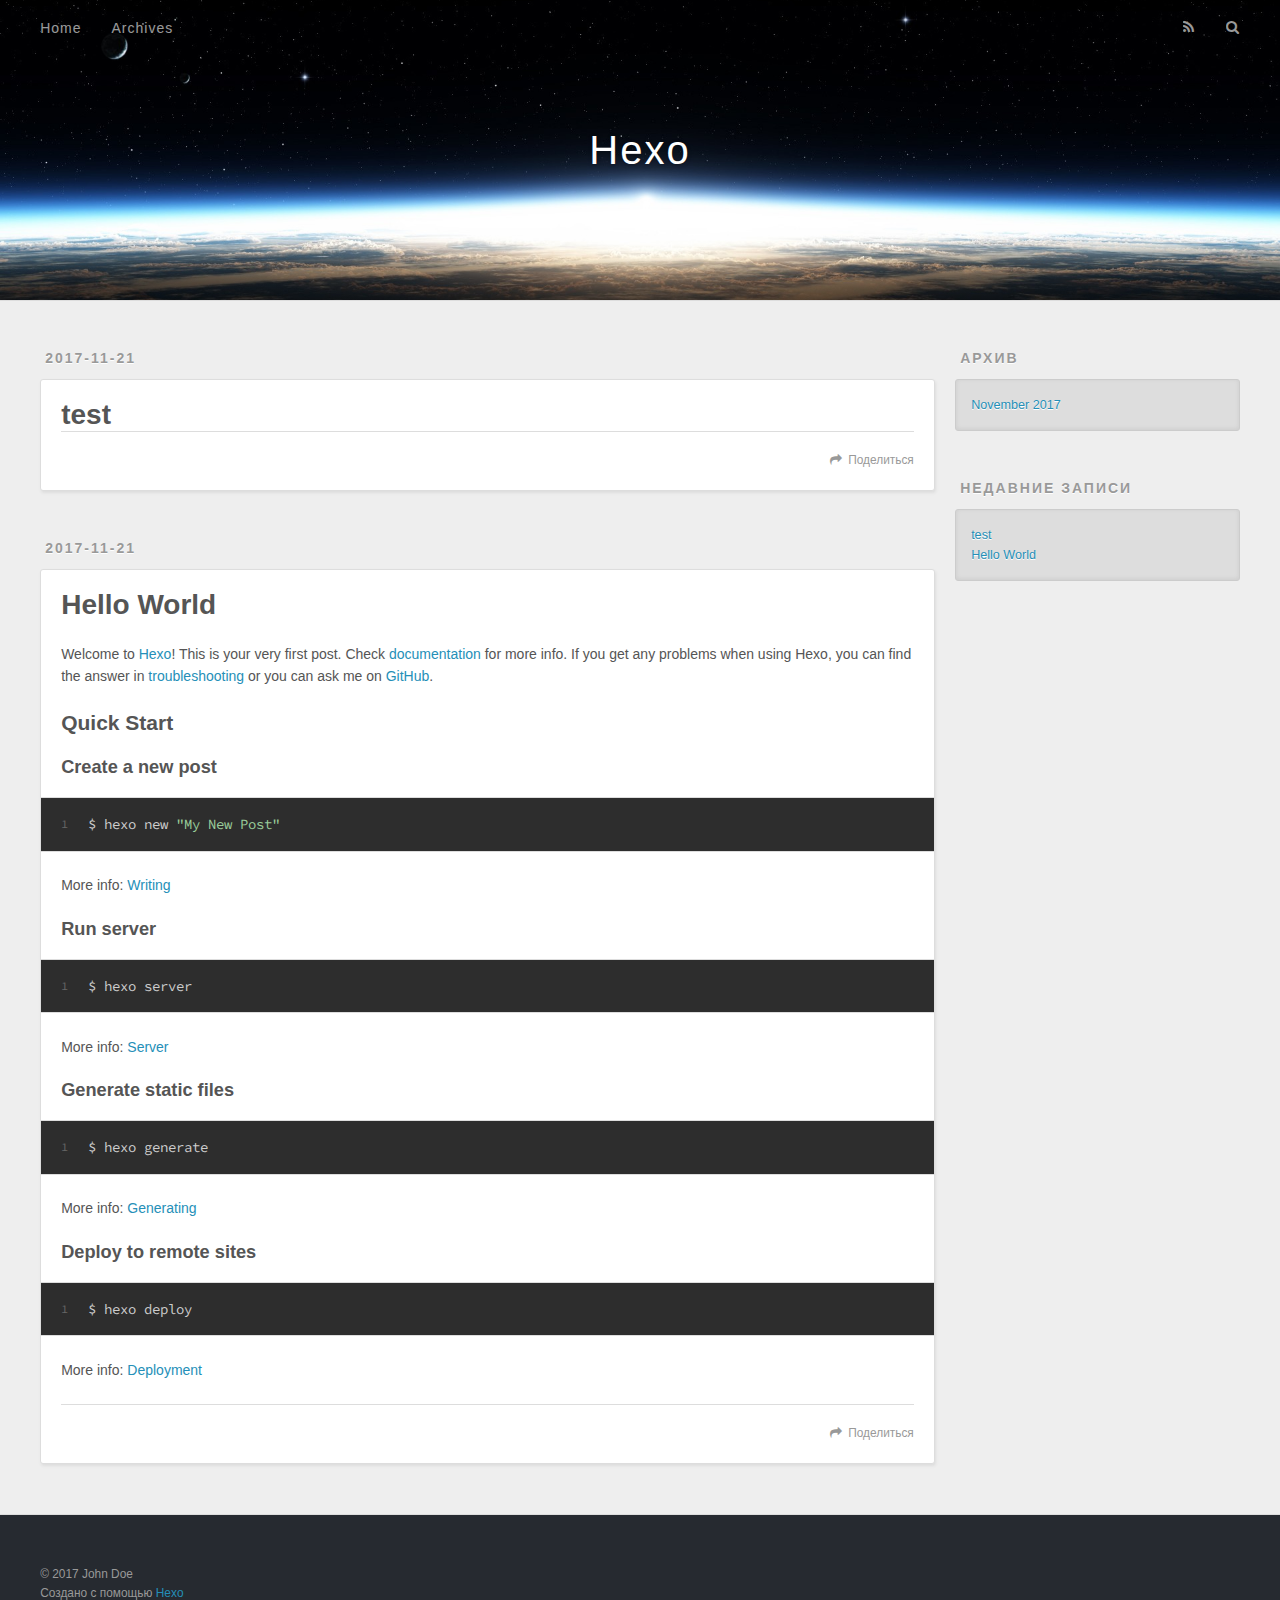
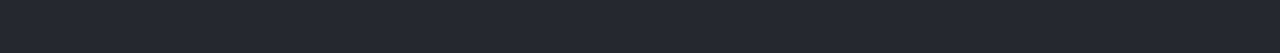
==== index.html @ ac144fc3 "Site updated: 2017-11-21 11:52:48" ====
<!DOCTYPE html>
<html>
<head>
  <meta charset="utf-8">
  
  <title>Hexo</title>
  <meta name="viewport" content="width=device-width, initial-scale=1, maximum-scale=1">
  <meta property="og:type" content="website">
<meta property="og:title" content="Hexo">
<meta property="og:url" content="http://yoursite.com/index.html">
<meta property="og:site_name" content="Hexo">
<meta name="twitter:card" content="summary">
<meta name="twitter:title" content="Hexo">
  
    <link rel="alternate" href="/atom.xml" title="Hexo" type="application/atom+xml">
  
  
    <link rel="icon" href="/favicon.png">
  
  
    <link href="//fonts.googleapis.com/css?family=Source+Code+Pro" rel="stylesheet" type="text/css">
  
  <link rel="stylesheet" href="/css/style.css">
  

</head>

<body>
  <div id="container">
    <div id="wrap">
      <header id="header">
  <div id="banner"></div>
  <div id="header-outer" class="outer">
    <div id="header-title" class="inner">
      <h1 id="logo-wrap">
        <a href="/" id="logo">Hexo</a>
      </h1>
      
    </div>
    <div id="header-inner" class="inner">
      <nav id="main-nav">
        <a id="main-nav-toggle" class="nav-icon"></a>
        
          <a class="main-nav-link" href="/">Home</a>
        
          <a class="main-nav-link" href="/archives">Archives</a>
        
      </nav>
      <nav id="sub-nav">
        
          <a id="nav-rss-link" class="nav-icon" href="/atom.xml" title="RSS-каналы"></a>
        
        <a id="nav-search-btn" class="nav-icon" title="Поиск"></a>
      </nav>
      <div id="search-form-wrap">
        <form action="//google.com/search" method="get" accept-charset="UTF-8" class="search-form"><input type="search" name="q" class="search-form-input" placeholder="Search"><button type="submit" class="search-form-submit">&#xF002;</button><input type="hidden" name="sitesearch" value="http://yoursite.com"></form>
      </div>
    </div>
  </div>
</header>
      <div class="outer">
        <section id="main">
  
    <article id="post-test" class="article article-type-post" itemscope itemprop="blogPost">
  <div class="article-meta">
    <a href="/2017/11/21/test/" class="article-date">
  <time datetime="2017-11-21T03:44:21.000Z" itemprop="datePublished">2017-11-21</time>
</a>
    
  </div>
  <div class="article-inner">
    
    
      <header class="article-header">
        
  
    <h1 itemprop="name">
      <a class="article-title" href="/2017/11/21/test/">test</a>
    </h1>
  

      </header>
    
    <div class="article-entry" itemprop="articleBody">
      
        
      
    </div>
    <footer class="article-footer">
      <a data-url="http://yoursite.com/2017/11/21/test/" data-id="cja9340bx0001d0vbhuhgf5ki" class="article-share-link">Поделиться</a>
      
      
    </footer>
  </div>
  
</article>


  
    <article id="post-hello-world" class="article article-type-post" itemscope itemprop="blogPost">
  <div class="article-meta">
    <a href="/2017/11/21/hello-world/" class="article-date">
  <time datetime="2017-11-21T03:18:38.568Z" itemprop="datePublished">2017-11-21</time>
</a>
    
  </div>
  <div class="article-inner">
    
    
      <header class="article-header">
        
  
    <h1 itemprop="name">
      <a class="article-title" href="/2017/11/21/hello-world/">Hello World</a>
    </h1>
  

      </header>
    
    <div class="article-entry" itemprop="articleBody">
      
        <p>Welcome to <a href="https://hexo.io/" target="_blank" rel="noopener">Hexo</a>! This is your very first post. Check <a href="https://hexo.io/docs/" target="_blank" rel="noopener">documentation</a> for more info. If you get any problems when using Hexo, you can find the answer in <a href="https://hexo.io/docs/troubleshooting.html" target="_blank" rel="noopener">troubleshooting</a> or you can ask me on <a href="https://github.com/hexojs/hexo/issues" target="_blank" rel="noopener">GitHub</a>.</p>
<h2 id="Quick-Start"><a href="#Quick-Start" class="headerlink" title="Quick Start"></a>Quick Start</h2><h3 id="Create-a-new-post"><a href="#Create-a-new-post" class="headerlink" title="Create a new post"></a>Create a new post</h3><figure class="highlight bash"><table><tr><td class="gutter"><pre><span class="line">1</span><br></pre></td><td class="code"><pre><span class="line">$ hexo new <span class="string">"My New Post"</span></span><br></pre></td></tr></table></figure>
<p>More info: <a href="https://hexo.io/docs/writing.html" target="_blank" rel="noopener">Writing</a></p>
<h3 id="Run-server"><a href="#Run-server" class="headerlink" title="Run server"></a>Run server</h3><figure class="highlight bash"><table><tr><td class="gutter"><pre><span class="line">1</span><br></pre></td><td class="code"><pre><span class="line">$ hexo server</span><br></pre></td></tr></table></figure>
<p>More info: <a href="https://hexo.io/docs/server.html" target="_blank" rel="noopener">Server</a></p>
<h3 id="Generate-static-files"><a href="#Generate-static-files" class="headerlink" title="Generate static files"></a>Generate static files</h3><figure class="highlight bash"><table><tr><td class="gutter"><pre><span class="line">1</span><br></pre></td><td class="code"><pre><span class="line">$ hexo generate</span><br></pre></td></tr></table></figure>
<p>More info: <a href="https://hexo.io/docs/generating.html" target="_blank" rel="noopener">Generating</a></p>
<h3 id="Deploy-to-remote-sites"><a href="#Deploy-to-remote-sites" class="headerlink" title="Deploy to remote sites"></a>Deploy to remote sites</h3><figure class="highlight bash"><table><tr><td class="gutter"><pre><span class="line">1</span><br></pre></td><td class="code"><pre><span class="line">$ hexo deploy</span><br></pre></td></tr></table></figure>
<p>More info: <a href="https://hexo.io/docs/deployment.html" target="_blank" rel="noopener">Deployment</a></p>

      
    </div>
    <footer class="article-footer">
      <a data-url="http://yoursite.com/2017/11/21/hello-world/" data-id="cja9340bx0000d0vb3bue07ms" class="article-share-link">Поделиться</a>
      
      
    </footer>
  </div>
  
</article>


  

</section>
        
          <aside id="sidebar">
  
    

  
    

  
    
  
    
  <div class="widget-wrap">
    <h3 class="widget-title">Архив</h3>
    <div class="widget">
      <ul class="archive-list"><li class="archive-list-item"><a class="archive-list-link" href="/archives/2017/11/">November 2017</a></li></ul>
    </div>
  </div>


  
    
  <div class="widget-wrap">
    <h3 class="widget-title">Недавние записи</h3>
    <div class="widget">
      <ul>
        
          <li>
            <a href="/2017/11/21/test/">test</a>
          </li>
        
          <li>
            <a href="/2017/11/21/hello-world/">Hello World</a>
          </li>
        
      </ul>
    </div>
  </div>

  
</aside>
        
      </div>
      <footer id="footer">
  
  <div class="outer">
    <div id="footer-info" class="inner">
      &copy; 2017 John Doe<br>
      Создано с помощью <a href="http://hexo.io/" target="_blank">Hexo</a>
    </div>
  </div>
</footer>
    </div>
    <nav id="mobile-nav">
  
    <a href="/" class="mobile-nav-link">Home</a>
  
    <a href="/archives" class="mobile-nav-link">Archives</a>
  
</nav>
    

<script src="//ajax.googleapis.com/ajax/libs/jquery/2.0.3/jquery.min.js"></script>


  <link rel="stylesheet" href="/fancybox/jquery.fancybox.css">
  <script src="/fancybox/jquery.fancybox.pack.js"></script>


<script src="/js/script.js"></script>

  </div>
</body>
</html>
---- css/style.css ----
body {
  width: 100%;
}
body:before,
body:after {
  content: "";
  display: table;
}
body:after {
  clear: both;
}
html,
body,
div,
span,
applet,
object,
iframe,
h1,
h2,
h3,
h4,
h5,
h6,
p,
blockquote,
pre,
a,
abbr,
acronym,
address,
big,
cite,
code,
del,
dfn,
em,
img,
ins,
kbd,
q,
s,
samp,
small,
strike,
strong,
sub,
sup,
tt,
var,
dl,
dt,
dd,
ol,
ul,
li,
fieldset,
form,
label,
legend,
table,
caption,
tbody,
tfoot,
thead,
tr,
th,
td {
  margin: 0;
  padding: 0;
  border: 0;
  outline: 0;
  font-weight: inherit;
  font-style: inherit;
  font-family: inherit;
  font-size: 100%;
  vertical-align: baseline;
}
body {
  line-height: 1;
  color: #000;
  background: #fff;
}
ol,
ul {
  list-style: none;
}
table {
  border-collapse: separate;
  border-spacing: 0;
  vertical-align: middle;
}
caption,
th,
td {
  text-align: left;
  font-weight: normal;
  vertical-align: middle;
}
a img {
  border: none;
}
input,
button {
  margin: 0;
  padding: 0;
}
input::-moz-focus-inner,
button::-moz-focus-inner {
  border: 0;
  padding: 0;
}
@font-face {
  font-family: FontAwesome;
  font-style: normal;
  font-weight: normal;
  src: url("fonts/fontawesome-webfont.eot?v=#4.0.3");
  src: url("fonts/fontawesome-webfont.eot?#iefix&v=#4.0.3") format("embedded-opentype"), url("fonts/fontawesome-webfont.woff?v=#4.0.3") format("woff"), url("fonts/fontawesome-webfont.ttf?v=#4.0.3") format("truetype"), url("fonts/fontawesome-webfont.svg#fontawesomeregular?v=#4.0.3") format("svg");
}
html,
body,
#container {
  height: 100%;
}
body {
  background: #eee;
  font: 14px "Helvetica Neue", Helvetica, Arial, sans-serif;
  -webkit-text-size-adjust: 100%;
}
.outer {
  max-width: 1220px;
  margin: 0 auto;
  padding: 0 20px;
}
.outer:before,
.outer:after {
  content: "";
  display: table;
}
.outer:after {
  clear: both;
}
.inner {
  display: inline;
  float: left;
  width: 98.33333333333333%;
  margin: 0 0.833333333333333%;
}
.left,
.alignleft {
  float: left;
}
.right,
.alignright {
  float: right;
}
.clear {
  clear: both;
}
#container {
  position: relative;
}
.mobile-nav-on {
  overflow: hidden;
}
#wrap {
  height: 100%;
  width: 100%;
  position: absolute;
  top: 0;
  left: 0;
  -webkit-transition: 0.2s ease-out;
  -moz-transition: 0.2s ease-out;
  -ms-transition: 0.2s ease-out;
  transition: 0.2s ease-out;
  z-index: 1;
  background: #eee;
}
.mobile-nav-on #wrap {
  left: 280px;
}
@media screen and (min-width: 768px) {
  #main {
    display: inline;
    float: left;
    width: 73.33333333333333%;
    margin: 0 0.833333333333333%;
  }
}
.article-date,
.article-category-link,
.archive-year,
.widget-title {
  text-decoration: none;
  text-transform: uppercase;
  letter-spacing: 2px;
  color: #999;
  margin-bottom: 1em;
  margin-left: 5px;
  line-height: 1em;
  text-shadow: 0 1px #fff;
  font-weight: bold;
}
.article-inner,
.archive-article-inner {
  background: #fff;
  -webkit-box-shadow: 1px 2px 3px #ddd;
  box-shadow: 1px 2px 3px #ddd;
  border: 1px solid #ddd;
  border-radius: 3px;
}
.article-entry h1,
.widget h1 {
  font-size: 2em;
}
.article-entry h2,
.widget h2 {
  font-size: 1.5em;
}
.article-entry h3,
.widget h3 {
  font-size: 1.3em;
}
.article-entry h4,
.widget h4 {
  font-size: 1.2em;
}
.article-entry h5,
.widget h5 {
  font-size: 1em;
}
.article-entry h6,
.widget h6 {
  font-size: 1em;
  color: #999;
}
.article-entry hr,
.widget hr {
  border: 1px dashed #ddd;
}
.article-entry strong,
.widget strong {
  font-weight: bold;
}
.article-entry em,
.widget em,
.article-entry cite,
.widget cite {
  font-style: italic;
}
.article-entry sup,
.widget sup,
.article-entry sub,
.widget sub {
  font-size: 0.75em;
  line-height: 0;
  position: relative;
  vertical-align: baseline;
}
.article-entry sup,
.widget sup {
  top: -0.5em;
}
.article-entry sub,
.widget sub {
  bottom: -0.2em;
}
.article-entry small,
.widget small {
  font-size: 0.85em;
}
.article-entry acronym,
.widget acronym,
.article-entry abbr,
.widget abbr {
  border-bottom: 1px dotted;
}
.article-entry ul,
.widget ul,
.article-entry ol,
.widget ol,
.article-entry dl,
.widget dl {
  margin: 0 20px;
  line-height: 1.6em;
}
.article-entry ul ul,
.widget ul ul,
.article-entry ol ul,
.widget ol ul,
.article-entry ul ol,
.widget ul ol,
.article-entry ol ol,
.widget ol ol {
  margin-top: 0;
  margin-bottom: 0;
}
.article-entry ul,
.widget ul {
  list-style: disc;
}
.article-entry ol,
.widget ol {
  list-style: decimal;
}
.article-entry dt,
.widget dt {
  font-weight: bold;
}
#header {
  height: 300px;
  position: relative;
  border-bottom: 1px solid #ddd;
}
#header:before,
#header:after {
  content: "";
  position: absolute;
  left: 0;
  right: 0;
  height: 40px;
}
#header:before {
  top: 0;
  background: -webkit-linear-gradient(rgba(0,0,0,0.2), transparent);
  background: -moz-linear-gradient(rgba(0,0,0,0.2), transparent);
  background: -ms-linear-gradient(rgba(0,0,0,0.2), transparent);
  background: linear-gradient(rgba(0,0,0,0.2), transparent);
}
#header:after {
  bottom: 0;
  background: -webkit-linear-gradient(transparent, rgba(0,0,0,0.2));
  background: -moz-linear-gradient(transparent, rgba(0,0,0,0.2));
  background: -ms-linear-gradient(transparent, rgba(0,0,0,0.2));
  background: linear-gradient(transparent, rgba(0,0,0,0.2));
}
#header-outer {
  height: 100%;
  position: relative;
}
#header-inner {
  position: relative;
  overflow: hidden;
}
#banner {
  position: absolute;
  top: 0;
  left: 0;
  width: 100%;
  height: 100%;
  background: url("images/banner.jpg") center #000;
  -webkit-background-size: cover;
  -moz-background-size: cover;
  background-size: cover;
  z-index: -1;
}
#header-title {
  text-align: center;
  height: 40px;
  position: absolute;
  top: 50%;
  left: 0;
  margin-top: -20px;
}
#logo,
#subtitle {
  text-decoration: none;
  color: #fff;
  font-weight: 300;
  text-shadow: 0 1px 4px rgba(0,0,0,0.3);
}
#logo {
  font-size: 40px;
  line-height: 40px;
  letter-spacing: 2px;
}
#subtitle {
  font-size: 16px;
  line-height: 16px;
  letter-spacing: 1px;
}
#subtitle-wrap {
  margin-top: 16px;
}
#main-nav {
  float: left;
  margin-left: -15px;
}
.nav-icon,
.main-nav-link {
  float: left;
  color: #fff;
  opacity: 0.6;
  text-decoration: none;
  text-shadow: 0 1px rgba(0,0,0,0.2);
  -webkit-transition: opacity 0.2s;
  -moz-transition: opacity 0.2s;
  -ms-transition: opacity 0.2s;
  transition: opacity 0.2s;
  display: block;
  padding: 20px 15px;
}
.nav-icon:hover,
.main-nav-link:hover {
  opacity: 1;
}
.nav-icon {
  font-family: FontAwesome;
  text-align: center;
  font-size: 14px;
  width: 14px;
  height: 14px;
  padding: 20px 15px;
  position: relative;
  cursor: pointer;
}
.main-nav-link {
  font-weight: 300;
  letter-spacing: 1px;
}
@media screen and (max-width: 479px) {
  .main-nav-link {
    display: none;
  }
}
#main-nav-toggle {
  display: none;
}
#main-nav-toggle:before {
  content: "\f0c9";
}
@media screen and (max-width: 479px) {
  #main-nav-toggle {
    display: block;
  }
}
#sub-nav {
  float: right;
  margin-right: -15px;
}
#nav-rss-link:before {
  content: "\f09e";
}
#nav-search-btn:before {
  content: "\f002";
}
#search-form-wrap {
  position: absolute;
  top: 15px;
  width: 150px;
  height: 30px;
  right: -150px;
  opacity: 0;
  -webkit-transition: 0.2s ease-out;
  -moz-transition: 0.2s ease-out;
  -ms-transition: 0.2s ease-out;
  transition: 0.2s ease-out;
}
#search-form-wrap.on {
  opacity: 1;
  right: 0;
}
@media screen and (max-width: 479px) {
  #search-form-wrap {
    width: 100%;
    right: -100%;
  }
}
.search-form {
  position: absolute;
  top: 0;
  left: 0;
  right: 0;
  background: #fff;
  padding: 5px 15px;
  border-radius: 15px;
  -webkit-box-shadow: 0 0 10px rgba(0,0,0,0.3);
  box-shadow: 0 0 10px rgba(0,0,0,0.3);
}
.search-form-input {
  border: none;
  background: none;
  color: #555;
  width: 100%;
  font: 13px "Helvetica Neue", Helvetica, Arial, sans-serif;
  outline: none;
}
.search-form-input::-webkit-search-results-decoration,
.search-form-input::-webkit-search-cancel-button {
  -webkit-appearance: none;
}
.search-form-submit {
  position: absolute;
  top: 50%;
  right: 10px;
  margin-top: -7px;
  font: 13px FontAwesome;
  border: none;
  background: none;
  color: #bbb;
  cursor: pointer;
}
.search-form-submit:hover,
.search-form-submit:focus {
  color: #777;
}
.article {
  margin: 50px 0;
}
.article-inner {
  overflow: hidden;
}
.article-meta:before,
.article-meta:after {
  content: "";
  display: table;
}
.article-meta:after {
  clear: both;
}
.article-date {
  float: left;
}
.article-category {
  float: left;
  line-height: 1em;
  color: #ccc;
  text-shadow: 0 1px #fff;
  margin-left: 8px;
}
.article-category:before {
  content: "\2022";
}
.article-category-link {
  margin: 0 12px 1em;
}
.article-header {
  padding: 20px 20px 0;
}
.article-title {
  text-decoration: none;
  font-size: 2em;
  font-weight: bold;
  color: #555;
  line-height: 1.1em;
  -webkit-transition: color 0.2s;
  -moz-transition: color 0.2s;
  -ms-transition: color 0.2s;
  transition: color 0.2s;
}
a.article-title:hover {
  color: #258fb8;
}
.article-entry {
  color: #555;
  padding: 0 20px;
}
.article-entry:before,
.article-entry:after {
  content: "";
  display: table;
}
.article-entry:after {
  clear: both;
}
.article-entry p,
.article-entry table {
  line-height: 1.6em;
  margin: 1.6em 0;
}
.article-entry h1,
.article-entry h2,
.article-entry h3,
.article-entry h4,
.article-entry h5,
.article-entry h6 {
  font-weight: bold;
}
.article-entry h1,
.article-entry h2,
.article-entry h3,
.article-entry h4,
.article-entry h5,
.article-entry h6 {
  line-height: 1.1em;
  margin: 1.1em 0;
}
.article-entry a {
  color: #258fb8;
  text-decoration: none;
}
.article-entry a:hover {
  text-decoration: underline;
}
.article-entry ul,
.article-entry ol,
.article-entry dl {
  margin-top: 1.6em;
  margin-bottom: 1.6em;
}
.article-entry img,
.article-entry video {
  max-width: 100%;
  height: auto;
  display: block;
  margin: auto;
}
.article-entry iframe {
  border: none;
}
.article-entry table {
  width: 100%;
  border-collapse: collapse;
  border-spacing: 0;
}
.article-entry th {
  font-weight: bold;
  border-bottom: 3px solid #ddd;
  padding-bottom: 0.5em;
}
.article-entry td {
  border-bottom: 1px solid #ddd;
  padding: 10px 0;
}
.article-entry blockquote {
  font-family: Georgia, "Times New Roman", serif;
  font-size: 1.4em;
  margin: 1.6em 20px;
  text-align: center;
}
.article-entry blockquote footer {
  font-size: 14px;
  margin: 1.6em 0;
  font-family: "Helvetica Neue", Helvetica, Arial, sans-serif;
}
.article-entry blockquote footer cite:before {
  content: "—";
  padding: 0 0.5em;
}
.article-entry .pullquote {
  text-align: left;
  width: 45%;
  margin: 0;
}
.article-entry .pullquote.left {
  margin-left: 0.5em;
  margin-right: 1em;
}
.article-entry .pullquote.right {
  margin-right: 0.5em;
  margin-left: 1em;
}
.article-entry .caption {
  color: #999;
  display: block;
  font-size: 0.9em;
  margin-top: 0.5em;
  position: relative;
  text-align: center;
}
.article-entry .video-container {
  position: relative;
  padding-top: 56.25%;
  height: 0;
  overflow: hidden;
}
.article-entry .video-container iframe,
.article-entry .video-container object,
.article-entry .video-container embed {
  position: absolute;
  top: 0;
  left: 0;
  width: 100%;
  height: 100%;
  margin-top: 0;
}
.article-more-link a {
  display: inline-block;
  line-height: 1em;
  padding: 6px 15px;
  border-radius: 15px;
  background: #eee;
  color: #999;
  text-shadow: 0 1px #fff;
  text-decoration: none;
}
.article-more-link a:hover {
  background: #258fb8;
  color: #fff;
  text-decoration: none;
  text-shadow: 0 1px #1e7293;
}
.article-footer {
  font-size: 0.85em;
  line-height: 1.6em;
  border-top: 1px solid #ddd;
  padding-top: 1.6em;
  margin: 0 20px 20px;
}
.article-footer:before,
.article-footer:after {
  content: "";
  display: table;
}
.article-footer:after {
  clear: both;
}
.article-footer a {
  color: #999;
  text-decoration: none;
}
.article-footer a:hover {
  color: #555;
}
.article-tag-list-item {
  float: left;
  margin-right: 10px;
}
.article-tag-list-link:before {
  content: "#";
}
.article-comment-link {
  float: right;
}
.article-comment-link:before {
  content: "\f075";
  font-family: FontAwesome;
  padding-right: 8px;
}
.article-share-link {
  cursor: pointer;
  float: right;
  margin-left: 20px;
}
.article-share-link:before {
  content: "\f064";
  font-family: FontAwesome;
  padding-right: 6px;
}
#article-nav {
  position: relative;
}
#article-nav:before,
#article-nav:after {
  content: "";
  display: table;
}
#article-nav:after {
  clear: both;
}
@media screen and (min-width: 768px) {
  #article-nav {
    margin: 50px 0;
  }
  #article-nav:before {
    width: 8px;
    height: 8px;
    position: absolute;
    top: 50%;
    left: 50%;
    margin-top: -4px;
    margin-left: -4px;
    content: "";
    border-radius: 50%;
    background: #ddd;
    -webkit-box-shadow: 0 1px 2px #fff;
    box-shadow: 0 1px 2px #fff;
  }
}
.article-nav-link-wrap {
  text-decoration: none;
  text-shadow: 0 1px #fff;
  color: #999;
  -webkit-box-sizing: border-box;
  -moz-box-sizing: border-box;
  box-sizing: border-box;
  margin-top: 50px;
  text-align: center;
  display: block;
}
.article-nav-link-wrap:hover {
  color: #555;
}
@media screen and (min-width: 768px) {
  .article-nav-link-wrap {
    width: 50%;
    margin-top: 0;
  }
}
@media screen and (min-width: 768px) {
  #article-nav-newer {
    float: left;
    text-align: right;
    padding-right: 20px;
  }
}
@media screen and (min-width: 768px) {
  #article-nav-older {
    float: right;
    text-align: left;
    padding-left: 20px;
  }
}
.article-nav-caption {
  text-transform: uppercase;
  letter-spacing: 2px;
  color: #ddd;
  line-height: 1em;
  font-weight: bold;
}
#article-nav-newer .article-nav-caption {
  margin-right: -2px;
}
.article-nav-title {
  font-size: 0.85em;
  line-height: 1.6em;
  margin-top: 0.5em;
}
.article-share-box {
  position: absolute;
  display: none;
  background: #fff;
  -webkit-box-shadow: 1px 2px 10px rgba(0,0,0,0.2);
  box-shadow: 1px 2px 10px rgba(0,0,0,0.2);
  border-radius: 3px;
  margin-left: -145px;
  overflow: hidden;
  z-index: 1;
}
.article-share-box.on {
  display: block;
}
.article-share-input {
  width: 100%;
  background: none;
  -webkit-box-sizing: border-box;
  -moz-box-sizing: border-box;
  box-sizing: border-box;
  font: 14px "Helvetica Neue", Helvetica, Arial, sans-serif;
  padding: 0 15px;
  color: #555;
  outline: none;
  border: 1px solid #ddd;
  border-radius: 3px 3px 0 0;
  height: 36px;
  line-height: 36px;
}
.article-share-links {
  background: #eee;
}
.article-share-links:before,
.article-share-links:after {
  content: "";
  display: table;
}
.article-share-links:after {
  clear: both;
}
.article-share-twitter,
.article-share-facebook,
.article-share-pinterest,
.article-share-google {
  width: 50px;
  height: 36px;
  display: block;
  float: left;
  position: relative;
  color: #999;
  text-shadow: 0 1px #fff;
}
.article-share-twitter:before,
.article-share-facebook:before,
.article-share-pinterest:before,
.article-share-google:before {
  font-size: 20px;
  font-family: FontAwesome;
  width: 20px;
  height: 20px;
  position: absolute;
  top: 50%;
  left: 50%;
  margin-top: -10px;
  margin-left: -10px;
  text-align: center;
}
.article-share-twitter:hover,
.article-share-facebook:hover,
.article-share-pinterest:hover,
.article-share-google:hover {
  color: #fff;
}
.article-share-twitter:before {
  content: "\f099";
}
.article-share-twitter:hover {
  background: #00aced;
  text-shadow: 0 1px #008abe;
}
.article-share-facebook:before {
  content: "\f09a";
}
.article-share-facebook:hover {
  background: #3b5998;
  text-shadow: 0 1px #2f477a;
}
.article-share-pinterest:before {
  content: "\f0d2";
}
.article-share-pinterest:hover {
  background: #cb2027;
  text-shadow: 0 1px #a21a1f;
}
.article-share-google:before {
  content: "\f0d5";
}
.article-share-google:hover {
  background: #dd4b39;
  text-shadow: 0 1px #be3221;
}
.article-gallery {
  background: #000;
  position: relative;
}
.article-gallery-photos {
  position: relative;
  overflow: hidden;
}
.article-gallery-img {
  display: none;
  max-width: 100%;
}
.article-gallery-img:first-child {
  display: block;
}
.article-gallery-img.loaded {
  position: absolute;
  display: block;
}
.article-gallery-img img {
  display: block;
  max-width: 100%;
  margin: 0 auto;
}
#comments {
  background: #fff;
  -webkit-box-shadow: 1px 2px 3px #ddd;
  box-shadow: 1px 2px 3px #ddd;
  padding: 20px;
  border: 1px solid #ddd;
  border-radius: 3px;
  margin: 50px 0;
}
#comments a {
  color: #258fb8;
}
.archives-wrap {
  margin: 50px 0;
}
.archives:before,
.archives:after {
  content: "";
  display: table;
}
.archives:after {
  clear: both;
}
.archive-year-wrap {
  margin-bottom: 1em;
}
.archives {
  -webkit-column-gap: 10px;
  -moz-column-gap: 10px;
  column-gap: 10px;
}
@media screen and (min-width: 480px) and (max-width: 767px) {
  .archives {
    -webkit-column-count: 2;
    -moz-column-count: 2;
    column-count: 2;
  }
}
@media screen and (min-width: 768px) {
  .archives {
    -webkit-column-count: 3;
    -moz-column-count: 3;
    column-count: 3;
  }
}
.archive-article {
  -webkit-column-break-inside: avoid;
  page-break-inside: avoid;
  overflow: hidden;
  break-inside: avoid-column;
}
.archive-article-inner {
  padding: 10px;
  margin-bottom: 15px;
}
.archive-article-title {
  text-decoration: none;
  font-weight: bold;
  color: #555;
  -webkit-transition: color 0.2s;
  -moz-transition: color 0.2s;
  -ms-transition: color 0.2s;
  transition: color 0.2s;
  line-height: 1.6em;
}
.archive-article-title:hover {
  color: #258fb8;
}
.archive-article-footer {
  margin-top: 1em;
}
.archive-article-date {
  color: #999;
  text-decoration: none;
  font-size: 0.85em;
  line-height: 1em;
  margin-bottom: 0.5em;
  display: block;
}
#page-nav {
  margin: 50px auto;
  background: #fff;
  -webkit-box-shadow: 1px 2px 3px #ddd;
  box-shadow: 1px 2px 3px #ddd;
  border: 1px solid #ddd;
  border-radius: 3px;
  text-align: center;
  color: #999;
  overflow: hidden;
}
#page-nav:before,
#page-nav:after {
  content: "";
  display: table;
}
#page-nav:after {
  clear: both;
}
#page-nav a,
#page-nav span {
  padding: 10px 20px;
  line-height: 1;
  height: 2ex;
}
#page-nav a {
  color: #999;
  text-decoration: none;
}
#page-nav a:hover {
  background: #999;
  color: #fff;
}
#page-nav .prev {
  float: left;
}
#page-nav .next {
  float: right;
}
#page-nav .page-number {
  display: inline-block;
}
@media screen and (max-width: 479px) {
  #page-nav .page-number {
    display: none;
  }
}
#page-nav .current {
  color: #555;
  font-weight: bold;
}
#page-nav .space {
  color: #ddd;
}
#footer {
  background: #262a30;
  padding: 50px 0;
  border-top: 1px solid #ddd;
  color: #999;
}
#footer a {
  color: #258fb8;
  text-decoration: none;
}
#footer a:hover {
  text-decoration: underline;
}
#footer-info {
  line-height: 1.6em;
  font-size: 0.85em;
}
.article-entry pre,
.article-entry .highlight {
  background: #2d2d2d;
  margin: 0 -20px;
  padding: 15px 20px;
  border-style: solid;
  border-color: #ddd;
  border-width: 1px 0;
  overflow: auto;
  color: #ccc;
  line-height: 22.400000000000002px;
}
.article-entry .highlight .gutter pre,
.article-entry .gist .gist-file .gist-data .line-numbers {
  color: #666;
  font-size: 0.85em;
}
.article-entry pre,
.article-entry code {
  font-family: "Source Code Pro", Consolas, Monaco, Menlo, Consolas, monospace;
}
.article-entry code {
  background: #eee;
  text-shadow: 0 1px #fff;
  padding: 0 0.3em;
}
.article-entry pre code {
  background: none;
  text-shadow: none;
  padding: 0;
}
.article-entry .highlight pre {
  border: none;
  margin: 0;
  padding: 0;
}
.article-entry .highlight table {
  margin: 0;
  width: auto;
}
.article-entry .highlight td {
  border: none;
  padding: 0;
}
.article-entry .highlight figcaption {
  font-size: 0.85em;
  color: #999;
  line-height: 1em;
  margin-bottom: 1em;
}
.article-entry .highlight figcaption:before,
.article-entry .highlight figcaption:after {
  content: "";
  display: table;
}
.article-entry .highlight figcaption:after {
  clear: both;
}
.article-entry .highlight figcaption a {
  float: right;
}
.article-entry .highlight .gutter pre {
  text-align: right;
  padding-right: 20px;
}
.article-entry .highlight .line {
  height: 22.400000000000002px;
}
.article-entry .highlight .line.marked {
  background: #515151;
}
.article-entry .gist {
  margin: 0 -20px;
  border-style: solid;
  border-color: #ddd;
  border-width: 1px 0;
  background: #2d2d2d;
  padding: 15px 20px 15px 0;
}
.article-entry .gist .gist-file {
  border: none;
  font-family: "Source Code Pro", Consolas, Monaco, Menlo, Consolas, monospace;
  margin: 0;
}
.article-entry .gist .gist-file .gist-data {
  background: none;
  border: none;
}
.article-entry .gist .gist-file .gist-data .line-numbers {
  background: none;
  border: none;
  padding: 0 20px 0 0;
}
.article-entry .gist .gist-file .gist-data .line-data {
  padding: 0 !important;
}
.article-entry .gist .gist-file .highlight {
  margin: 0;
  padding: 0;
  border: none;
}
.article-entry .gist .gist-file .gist-meta {
  background: #2d2d2d;
  color: #999;
  font: 0.85em "Helvetica Neue", Helvetica, Arial, sans-serif;
  text-shadow: 0 0;
  padding: 0;
  margin-top: 1em;
  margin-left: 20px;
}
.article-entry .gist .gist-file .gist-meta a {
  color: #258fb8;
  font-weight: normal;
}
.article-entry .gist .gist-file .gist-meta a:hover {
  text-decoration: underline;
}
pre .comment,
pre .title {
  color: #999;
}
pre .variable,
pre .attribute,
pre .tag,
pre .regexp,
pre .ruby .constant,
pre .xml .tag .title,
pre .xml .pi,
pre .xml .doctype,
pre .html .doctype,
pre .css .id,
pre .css .class,
pre .css .pseudo {
  color: #f2777a;
}
pre .number,
pre .preprocessor,
pre .built_in,
pre .literal,
pre .params,
pre .constant {
  color: #f99157;
}
pre .class,
pre .ruby .class .title,
pre .css .rules .attribute {
  color: #9c9;
}
pre .string,
pre .value,
pre .inheritance,
pre .header,
pre .ruby .symbol,
pre .xml .cdata {
  color: #9c9;
}
pre .css .hexcolor {
  color: #6cc;
}
pre .function,
pre .python .decorator,
pre .python .title,
pre .ruby .function .title,
pre .ruby .title .keyword,
pre .perl .sub,
pre .javascript .title,
pre .coffeescript .title {
  color: #69c;
}
pre .keyword,
pre .javascript .function {
  color: #c9c;
}
@media screen and (max-width: 479px) {
  #mobile-nav {
    position: absolute;
    top: 0;
    left: 0;
    width: 280px;
    height: 100%;
    background: #191919;
    border-right: 1px solid #fff;
  }
}
@media screen and (max-width: 479px) {
  .mobile-nav-link {
    display: block;
    color: #999;
    text-decoration: none;
    padding: 15px 20px;
    font-weight: bold;
  }
  .mobile-nav-link:hover {
    color: #fff;
  }
}
@media screen and (min-width: 768px) {
  #sidebar {
    display: inline;
    float: left;
    width: 23.333333333333332%;
    margin: 0 0.833333333333333%;
  }
}
.widget-wrap {
  margin: 50px 0;
}
.widget {
  color: #777;
  text-shadow: 0 1px #fff;
  background: #ddd;
  -webkit-box-shadow: 0 -1px 4px #ccc inset;
  box-shadow: 0 -1px 4px #ccc inset;
  border: 1px solid #ccc;
  padding: 15px;
  border-radius: 3px;
}
.widget a {
  color: #258fb8;
  text-decoration: none;
}
.widget a:hover {
  text-decoration: underline;
}
.widget ul ul,
.widget ol ul,
.widget dl ul,
.widget ul ol,
.widget ol ol,
.widget dl ol,
.widget ul dl,
.widget ol dl,
.widget dl dl {
  margin-left: 15px;
  list-style: disc;
}
.widget {
  line-height: 1.6em;
  word-wrap: break-word;
  font-size: 0.9em;
}
.widget ul,
.widget ol {
  list-style: none;
  margin: 0;
}
.widget ul ul,
.widget ol ul,
.widget ul ol,
.widget ol ol {
  margin: 0 20px;
}
.widget ul ul,
.widget ol ul {
  list-style: disc;
}
.widget ul ol,
.widget ol ol {
  list-style: decimal;
}
.category-list-count,
.tag-list-count,
.archive-list-count {
  padding-left: 5px;
  color: #999;
  font-size: 0.85em;
}
.category-list-count:before,
.tag-list-count:before,
.archive-list-count:before {
  content: "(";
}
.category-list-count:after,
.tag-list-count:after,
.archive-list-count:after {
  content: ")";
}
.tagcloud a {
  margin-right: 5px;
  display: inline-block;
}
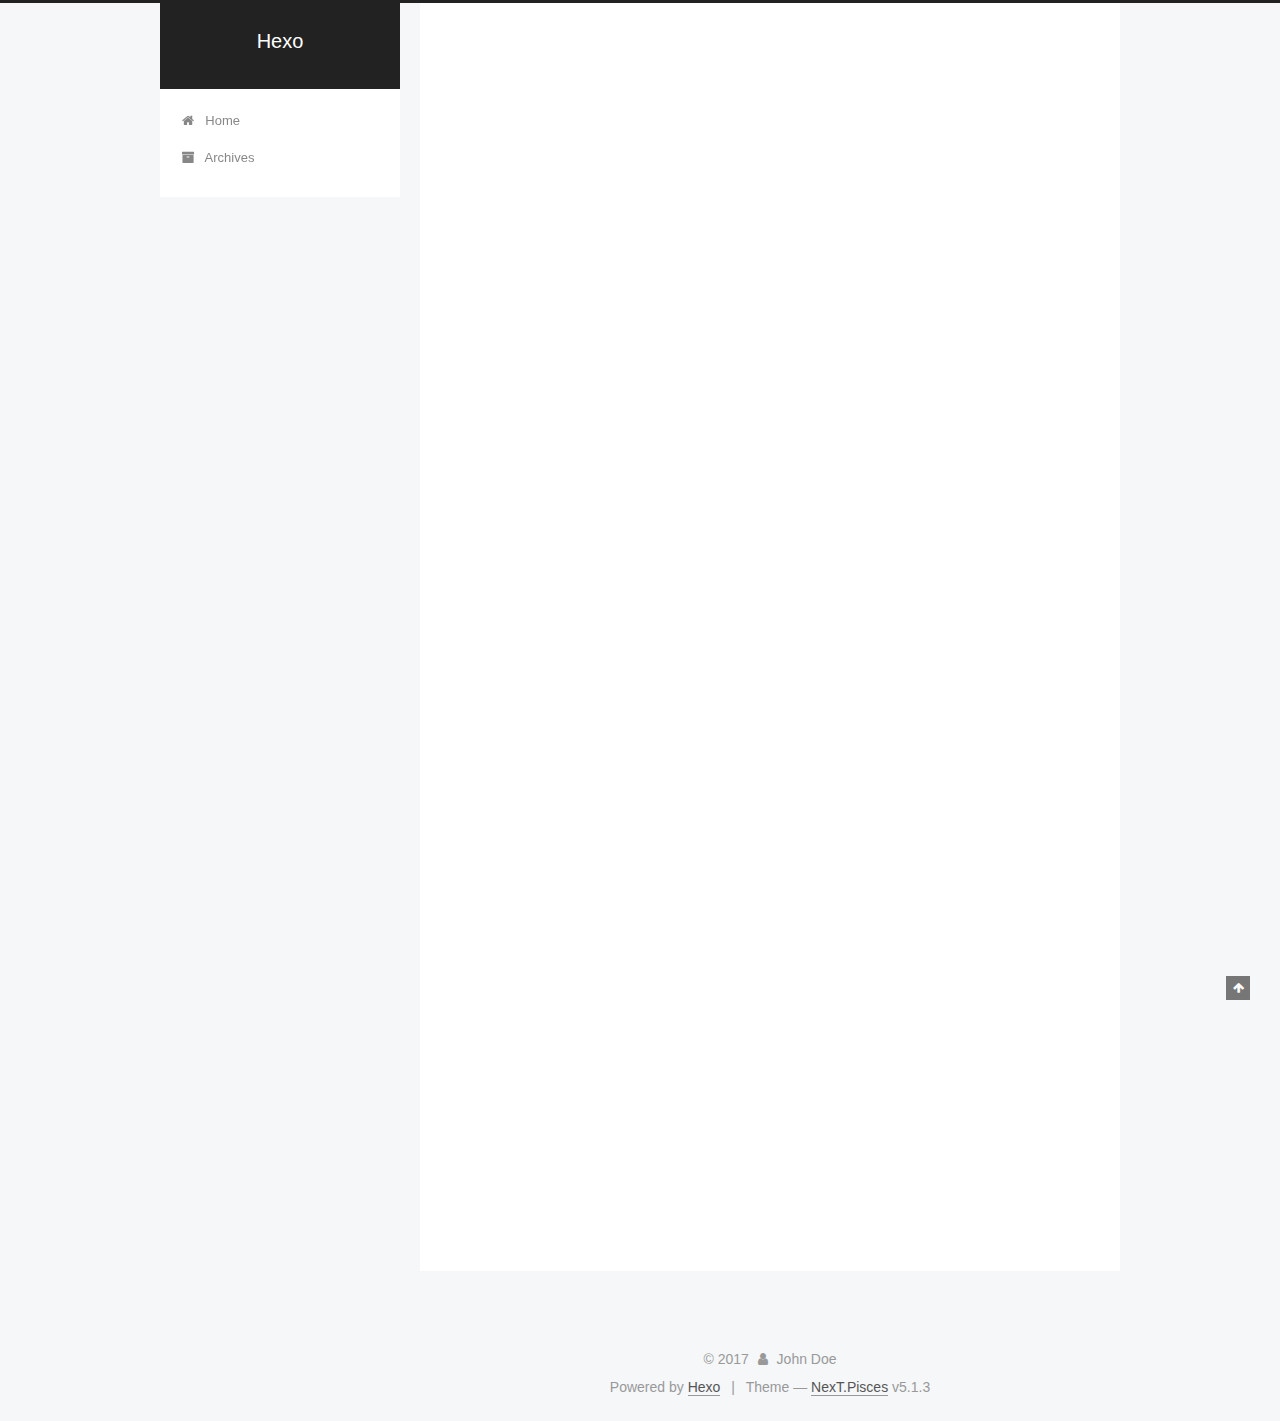
==== commit 3f3db445: "Site updated: 2017-11-21 12:05:00" ====
--- a/index.html
+++ b/index.html
@@ -1,125 +1,424 @@
 <!DOCTYPE html>
-<html>
+
+
+
+  
+
+
+<html class="theme-next pisces use-motion" lang="">
 <head>
-  <meta charset="utf-8">
-  
-  <title>Hexo</title>
-  <meta name="viewport" content="width=device-width, initial-scale=1, maximum-scale=1">
-  <meta property="og:type" content="website">
+  <meta charset="UTF-8"/>
+<meta http-equiv="X-UA-Compatible" content="IE=edge" />
+<meta name="viewport" content="width=device-width, initial-scale=1, maximum-scale=1"/>
+<meta name="theme-color" content="#222">
+
+
+
+
+
+
+
+
+
+<meta http-equiv="Cache-Control" content="no-transform" />
+<meta http-equiv="Cache-Control" content="no-siteapp" />
+
+
+
+
+
+
+
+
+
+
+
+
+
+
+
+
+  
+  
+  <link href="/lib/fancybox/source/jquery.fancybox.css?v=2.1.5" rel="stylesheet" type="text/css" />
+
+
+
+
+
+
+
+<link href="/lib/font-awesome/css/font-awesome.min.css?v=4.6.2" rel="stylesheet" type="text/css" />
+
+<link href="/css/main.css?v=5.1.3" rel="stylesheet" type="text/css" />
+
+
+  <link rel="apple-touch-icon" sizes="180x180" href="/images/apple-touch-icon-next.png?v=5.1.3">
+
+
+  <link rel="icon" type="image/png" sizes="32x32" href="/images/favicon-32x32-next.png?v=5.1.3">
+
+
+  <link rel="icon" type="image/png" sizes="16x16" href="/images/favicon-16x16-next.png?v=5.1.3">
+
+
+  <link rel="mask-icon" href="/images/logo.svg?v=5.1.3" color="#222">
+
+
+
+
+
+  <meta name="keywords" content="Hexo, NexT" />
+
+
+
+
+
+
+
+
+
+
+<meta property="og:type" content="website">
 <meta property="og:title" content="Hexo">
 <meta property="og:url" content="http://yoursite.com/index.html">
 <meta property="og:site_name" content="Hexo">
 <meta name="twitter:card" content="summary">
 <meta name="twitter:title" content="Hexo">
-  
-    <link rel="alternate" href="/atom.xml" title="Hexo" type="application/atom+xml">
-  
-  
-    <link rel="icon" href="/favicon.png">
-  
-  
-    <link href="//fonts.googleapis.com/css?family=Source+Code+Pro" rel="stylesheet" type="text/css">
-  
-  <link rel="stylesheet" href="/css/style.css">
-  
+
+
+
+<script type="text/javascript" id="hexo.configurations">
+  var NexT = window.NexT || {};
+  var CONFIG = {
+    root: '/',
+    scheme: 'Pisces',
+    version: '5.1.3',
+    sidebar: {"position":"left","display":"post","offset":12,"b2t":false,"scrollpercent":false,"onmobile":false},
+    fancybox: true,
+    tabs: true,
+    motion: {"enable":true,"async":false,"transition":{"post_block":"fadeIn","post_header":"slideDownIn","post_body":"slideDownIn","coll_header":"slideLeftIn","sidebar":"slideUpIn"}},
+    duoshuo: {
+      userId: '0',
+      author: 'Author'
+    },
+    algolia: {
+      applicationID: '',
+      apiKey: '',
+      indexName: '',
+      hits: {"per_page":10},
+      labels: {"input_placeholder":"Search for Posts","hits_empty":"We didn't find any results for the search: ${query}","hits_stats":"${hits} results found in ${time} ms"}
+    }
+  };
+</script>
+
+
+
+  <link rel="canonical" href="http://yoursite.com/"/>
+
+
+
+
+
+  <title>Hexo</title>
+  
+
+
+
+
+
+
+
 
 </head>
 
-<body>
-  <div id="container">
-    <div id="wrap">
-      <header id="header">
-  <div id="banner"></div>
-  <div id="header-outer" class="outer">
-    <div id="header-title" class="inner">
-      <h1 id="logo-wrap">
-        <a href="/" id="logo">Hexo</a>
-      </h1>
-      
+<body itemscope itemtype="http://schema.org/WebPage" lang="">
+
+  
+  
+    
+  
+
+  <div class="container sidebar-position-left 
+  page-home">
+    <div class="headband"></div>
+
+    <header id="header" class="header" itemscope itemtype="http://schema.org/WPHeader">
+      <div class="header-inner"><div class="site-brand-wrapper">
+  <div class="site-meta ">
+    
+
+    <div class="custom-logo-site-title">
+      <a href="/"  class="brand" rel="start">
+        <span class="logo-line-before"><i></i></span>
+        <span class="site-title">Hexo</span>
+        <span class="logo-line-after"><i></i></span>
+      </a>
     </div>
-    <div id="header-inner" class="inner">
-      <nav id="main-nav">
-        <a id="main-nav-toggle" class="nav-icon"></a>
-        
-          <a class="main-nav-link" href="/">Home</a>
-        
-          <a class="main-nav-link" href="/archives">Archives</a>
-        
-      </nav>
-      <nav id="sub-nav">
-        
-          <a id="nav-rss-link" class="nav-icon" href="/atom.xml" title="RSS-каналы"></a>
-        
-        <a id="nav-search-btn" class="nav-icon" title="Поиск"></a>
-      </nav>
-      <div id="search-form-wrap">
-        <form action="//google.com/search" method="get" accept-charset="UTF-8" class="search-form"><input type="search" name="q" class="search-form-input" placeholder="Search"><button type="submit" class="search-form-submit">&#xF002;</button><input type="hidden" name="sitesearch" value="http://yoursite.com"></form>
-      </div>
+      
+        <p class="site-subtitle"></p>
+      
+  </div>
+
+  <div class="site-nav-toggle">
+    <button>
+      <span class="btn-bar"></span>
+      <span class="btn-bar"></span>
+      <span class="btn-bar"></span>
+    </button>
+  </div>
+</div>
+
+<nav class="site-nav">
+  
+
+  
+    <ul id="menu" class="menu">
+      
+        
+        <li class="menu-item menu-item-home">
+          <a href="/" rel="section">
+            
+              <i class="menu-item-icon fa fa-fw fa-home"></i> <br />
+            
+            Home
+          </a>
+        </li>
+      
+        
+        <li class="menu-item menu-item-archives">
+          <a href="/archives/" rel="section">
+            
+              <i class="menu-item-icon fa fa-fw fa-archive"></i> <br />
+            
+            Archives
+          </a>
+        </li>
+      
+
+      
+    </ul>
+  
+
+  
+</nav>
+
+
+
+ </div>
+    </header>
+
+    <main id="main" class="main">
+      <div class="main-inner">
+        <div class="content-wrap">
+          <div id="content" class="content">
+            
+  <section id="posts" class="posts-expand">
+    
+      
+
+  
+
+  
+  
+  
+
+  <article class="post post-type-normal" itemscope itemtype="http://schema.org/Article">
+  
+  
+  
+  <div class="post-block">
+    <link itemprop="mainEntityOfPage" href="http://yoursite.com/2017/11/21/test/">
+
+    <span hidden itemprop="author" itemscope itemtype="http://schema.org/Person">
+      <meta itemprop="name" content="John Doe">
+      <meta itemprop="description" content="">
+      <meta itemprop="image" content="/images/avatar.gif">
+    </span>
+
+    <span hidden itemprop="publisher" itemscope itemtype="http://schema.org/Organization">
+      <meta itemprop="name" content="Hexo">
+    </span>
+
+    
+      <header class="post-header">
+
+        
+        
+          <h1 class="post-title" itemprop="name headline">
+                
+                <a class="post-title-link" href="/2017/11/21/test/" itemprop="url">test</a></h1>
+        
+
+        <div class="post-meta">
+          <span class="post-time">
+            
+              <span class="post-meta-item-icon">
+                <i class="fa fa-calendar-o"></i>
+              </span>
+              
+                <span class="post-meta-item-text">Posted on</span>
+              
+              <time title="Post created" itemprop="dateCreated datePublished" datetime="2017-11-21T11:44:21+08:00">
+                2017-11-21
+              </time>
+            
+
+            
+
+            
+          </span>
+
+          
+
+          
+            
+          
+
+          
+          
+
+          
+
+          
+
+          
+
+        </div>
+      </header>
+    
+
+    
+    
+    
+    <div class="post-body" itemprop="articleBody">
+
+      
+      
+
+      
+        
+          
+            
+          
+        
+      
     </div>
-  </div>
-</header>
-      <div class="outer">
-        <section id="main">
-  
-    <article id="post-test" class="article article-type-post" itemscope itemprop="blogPost">
-  <div class="article-meta">
-    <a href="/2017/11/21/test/" class="article-date">
-  <time datetime="2017-11-21T03:44:21.000Z" itemprop="datePublished">2017-11-21</time>
-</a>
-    
-  </div>
-  <div class="article-inner">
-    
-    
-      <header class="article-header">
-        
-  
-    <h1 itemprop="name">
-      <a class="article-title" href="/2017/11/21/test/">test</a>
-    </h1>
-  
-
-      </header>
-    
-    <div class="article-entry" itemprop="articleBody">
-      
-        
-      
-    </div>
-    <footer class="article-footer">
-      <a data-url="http://yoursite.com/2017/11/21/test/" data-id="cja9340bx0001d0vbhuhgf5ki" class="article-share-link">Поделиться</a>
-      
+    
+    
+    
+
+    
+
+    
+
+    
+
+    <footer class="post-footer">
+      
+
+      
+
+      
+
+      
+      
+        <div class="post-eof"></div>
       
     </footer>
   </div>
   
-</article>
-
-
-  
-    <article id="post-hello-world" class="article article-type-post" itemscope itemprop="blogPost">
-  <div class="article-meta">
-    <a href="/2017/11/21/hello-world/" class="article-date">
-  <time datetime="2017-11-21T03:18:38.568Z" itemprop="datePublished">2017-11-21</time>
-</a>
-    
-  </div>
-  <div class="article-inner">
-    
-    
-      <header class="article-header">
-        
-  
-    <h1 itemprop="name">
-      <a class="article-title" href="/2017/11/21/hello-world/">Hello World</a>
-    </h1>
-  
-
+  
+  
+  </article>
+
+
+    
+      
+
+  
+
+  
+  
+  
+
+  <article class="post post-type-normal" itemscope itemtype="http://schema.org/Article">
+  
+  
+  
+  <div class="post-block">
+    <link itemprop="mainEntityOfPage" href="http://yoursite.com/2017/11/21/hello-world/">
+
+    <span hidden itemprop="author" itemscope itemtype="http://schema.org/Person">
+      <meta itemprop="name" content="John Doe">
+      <meta itemprop="description" content="">
+      <meta itemprop="image" content="/images/avatar.gif">
+    </span>
+
+    <span hidden itemprop="publisher" itemscope itemtype="http://schema.org/Organization">
+      <meta itemprop="name" content="Hexo">
+    </span>
+
+    
+      <header class="post-header">
+
+        
+        
+          <h1 class="post-title" itemprop="name headline">
+                
+                <a class="post-title-link" href="/2017/11/21/hello-world/" itemprop="url">Hello World</a></h1>
+        
+
+        <div class="post-meta">
+          <span class="post-time">
+            
+              <span class="post-meta-item-icon">
+                <i class="fa fa-calendar-o"></i>
+              </span>
+              
+                <span class="post-meta-item-text">Posted on</span>
+              
+              <time title="Post created" itemprop="dateCreated datePublished" datetime="2017-11-21T11:18:38+08:00">
+                2017-11-21
+              </time>
+            
+
+            
+
+            
+          </span>
+
+          
+
+          
+            
+          
+
+          
+          
+
+          
+
+          
+
+          
+
+        </div>
       </header>
     
-    <div class="article-entry" itemprop="articleBody">
-      
-        <p>Welcome to <a href="https://hexo.io/" target="_blank" rel="noopener">Hexo</a>! This is your very first post. Check <a href="https://hexo.io/docs/" target="_blank" rel="noopener">documentation</a> for more info. If you get any problems when using Hexo, you can find the answer in <a href="https://hexo.io/docs/troubleshooting.html" target="_blank" rel="noopener">troubleshooting</a> or you can ask me on <a href="https://github.com/hexojs/hexo/issues" target="_blank" rel="noopener">GitHub</a>.</p>
+
+    
+    
+    
+    <div class="post-body" itemprop="articleBody">
+
+      
+      
+
+      
+        
+          
+            <p>Welcome to <a href="https://hexo.io/" target="_blank" rel="noopener">Hexo</a>! This is your very first post. Check <a href="https://hexo.io/docs/" target="_blank" rel="noopener">documentation</a> for more info. If you get any problems when using Hexo, you can find the answer in <a href="https://hexo.io/docs/troubleshooting.html" target="_blank" rel="noopener">troubleshooting</a> or you can ask me on <a href="https://github.com/hexojs/hexo/issues" target="_blank" rel="noopener">GitHub</a>.</p>
 <h2 id="Quick-Start"><a href="#Quick-Start" class="headerlink" title="Quick Start"></a>Quick Start</h2><h3 id="Create-a-new-post"><a href="#Create-a-new-post" class="headerlink" title="Create a new post"></a>Create a new post</h3><figure class="highlight bash"><table><tr><td class="gutter"><pre><span class="line">1</span><br></pre></td><td class="code"><pre><span class="line">$ hexo new <span class="string">"My New Post"</span></span><br></pre></td></tr></table></figure>
 <p>More info: <a href="https://hexo.io/docs/writing.html" target="_blank" rel="noopener">Writing</a></p>
 <h3 id="Run-server"><a href="#Run-server" class="headerlink" title="Run server"></a>Run server</h3><figure class="highlight bash"><table><tr><td class="gutter"><pre><span class="line">1</span><br></pre></td><td class="code"><pre><span class="line">$ hexo server</span><br></pre></td></tr></table></figure>
@@ -129,92 +428,316 @@
 <h3 id="Deploy-to-remote-sites"><a href="#Deploy-to-remote-sites" class="headerlink" title="Deploy to remote sites"></a>Deploy to remote sites</h3><figure class="highlight bash"><table><tr><td class="gutter"><pre><span class="line">1</span><br></pre></td><td class="code"><pre><span class="line">$ hexo deploy</span><br></pre></td></tr></table></figure>
 <p>More info: <a href="https://hexo.io/docs/deployment.html" target="_blank" rel="noopener">Deployment</a></p>
 
+          
+        
       
     </div>
-    <footer class="article-footer">
-      <a data-url="http://yoursite.com/2017/11/21/hello-world/" data-id="cja9340bx0000d0vb3bue07ms" class="article-share-link">Поделиться</a>
-      
+    
+    
+    
+
+    
+
+    
+
+    
+
+    <footer class="post-footer">
+      
+
+      
+
+      
+
+      
+      
+        <div class="post-eof"></div>
       
     </footer>
   </div>
   
-</article>
-
-
-  
-
-</section>
-        
-          <aside id="sidebar">
-  
-    
-
-  
-    
-
-  
-    
-  
-    
-  <div class="widget-wrap">
-    <h3 class="widget-title">Архив</h3>
-    <div class="widget">
-      <ul class="archive-list"><li class="archive-list-item"><a class="archive-list-link" href="/archives/2017/11/">November 2017</a></li></ul>
+  
+  
+  </article>
+
+
+    
+  </section>
+
+  
+
+
+          </div>
+          
+
+
+          
+
+        </div>
+        
+          
+  
+  <div class="sidebar-toggle">
+    <div class="sidebar-toggle-line-wrap">
+      <span class="sidebar-toggle-line sidebar-toggle-line-first"></span>
+      <span class="sidebar-toggle-line sidebar-toggle-line-middle"></span>
+      <span class="sidebar-toggle-line sidebar-toggle-line-last"></span>
     </div>
   </div>
 
-
-  
-    
-  <div class="widget-wrap">
-    <h3 class="widget-title">Недавние записи</h3>
-    <div class="widget">
-      <ul>
-        
-          <li>
-            <a href="/2017/11/21/test/">test</a>
-          </li>
-        
-          <li>
-            <a href="/2017/11/21/hello-world/">Hello World</a>
-          </li>
-        
-      </ul>
+  <aside id="sidebar" class="sidebar">
+    
+    <div class="sidebar-inner">
+
+      
+
+      
+
+      <section class="site-overview-wrap sidebar-panel sidebar-panel-active">
+        <div class="site-overview">
+          <div class="site-author motion-element" itemprop="author" itemscope itemtype="http://schema.org/Person">
+            
+              <p class="site-author-name" itemprop="name">John Doe</p>
+              <p class="site-description motion-element" itemprop="description"></p>
+          </div>
+
+          <nav class="site-state motion-element">
+
+            
+              <div class="site-state-item site-state-posts">
+              
+                <a href="/archives/">
+              
+                  <span class="site-state-item-count">2</span>
+                  <span class="site-state-item-name">posts</span>
+                </a>
+              </div>
+            
+
+            
+
+            
+
+          </nav>
+
+          
+
+          <div class="links-of-author motion-element">
+            
+          </div>
+
+          
+          
+
+          
+          
+
+          
+
+        </div>
+      </section>
+
+      
+
+      
+
     </div>
+  </aside>
+
+
+        
+      </div>
+    </main>
+
+    <footer id="footer" class="footer">
+      <div class="footer-inner">
+        <div class="copyright">&copy; <span itemprop="copyrightYear">2017</span>
+  <span class="with-love">
+    <i class="fa fa-user"></i>
+  </span>
+  <span class="author" itemprop="copyrightHolder">John Doe</span>
+
+  
+</div>
+
+
+  <div class="powered-by">Powered by <a class="theme-link" target="_blank" href="https://hexo.io">Hexo</a></div>
+
+
+
+  <span class="post-meta-divider">|</span>
+
+
+
+  <div class="theme-info">Theme &mdash; <a class="theme-link" target="_blank" href="https://github.com/iissnan/hexo-theme-next">NexT.Pisces</a> v5.1.3</div>
+
+
+
+
+        
+
+
+
+
+
+
+
+        
+      </div>
+    </footer>
+
+    
+      <div class="back-to-top">
+        <i class="fa fa-arrow-up"></i>
+        
+      </div>
+    
+
+    
+
   </div>
 
   
-</aside>
-        
-      </div>
-      <footer id="footer">
-  
-  <div class="outer">
-    <div id="footer-info" class="inner">
-      &copy; 2017 John Doe<br>
-      Создано с помощью <a href="http://hexo.io/" target="_blank">Hexo</a>
-    </div>
-  </div>
-</footer>
-    </div>
-    <nav id="mobile-nav">
-  
-    <a href="/" class="mobile-nav-link">Home</a>
-  
-    <a href="/archives" class="mobile-nav-link">Archives</a>
-  
-</nav>
-    
-
-<script src="//ajax.googleapis.com/ajax/libs/jquery/2.0.3/jquery.min.js"></script>
-
-
-  <link rel="stylesheet" href="/fancybox/jquery.fancybox.css">
-  <script src="/fancybox/jquery.fancybox.pack.js"></script>
-
-
-<script src="/js/script.js"></script>
-
-  </div>
+
+<script type="text/javascript">
+  if (Object.prototype.toString.call(window.Promise) !== '[object Function]') {
+    window.Promise = null;
+  }
+</script>
+
+
+
+
+
+
+
+
+
+  
+
+
+
+
+
+
+
+
+
+
+
+
+  
+  
+    <script type="text/javascript" src="/lib/jquery/index.js?v=2.1.3"></script>
+  
+
+  
+  
+    <script type="text/javascript" src="/lib/fastclick/lib/fastclick.min.js?v=1.0.6"></script>
+  
+
+  
+  
+    <script type="text/javascript" src="/lib/jquery_lazyload/jquery.lazyload.js?v=1.9.7"></script>
+  
+
+  
+  
+    <script type="text/javascript" src="/lib/velocity/velocity.min.js?v=1.2.1"></script>
+  
+
+  
+  
+    <script type="text/javascript" src="/lib/velocity/velocity.ui.min.js?v=1.2.1"></script>
+  
+
+  
+  
+    <script type="text/javascript" src="/lib/fancybox/source/jquery.fancybox.pack.js?v=2.1.5"></script>
+  
+
+
+  
+
+
+  <script type="text/javascript" src="/js/src/utils.js?v=5.1.3"></script>
+
+  <script type="text/javascript" src="/js/src/motion.js?v=5.1.3"></script>
+
+
+
+  
+  
+
+
+  <script type="text/javascript" src="/js/src/affix.js?v=5.1.3"></script>
+
+  <script type="text/javascript" src="/js/src/schemes/pisces.js?v=5.1.3"></script>
+
+
+
+  
+
+  
+
+
+  <script type="text/javascript" src="/js/src/bootstrap.js?v=5.1.3"></script>
+
+
+
+  
+
+
+  
+
+
+
+
+	
+
+
+
+
+
+  
+
+
+
+
+
+  
+
+
+
+
+
+
+
+
+
+
+
+
+  
+
+
+
+
+
+  
+
+  
+
+  
+
+  
+  
+
+  
+
+  
+
+  
+
 </body>
-</html>+</html>
--- a/css/main.css
+++ b/css/main.css
@@ -0,0 +1,2993 @@
+/* normalize.css v3.0.2 | MIT License | git.io/normalize */
+html {
+  font-family: sans-serif; /* 1 */
+  -ms-text-size-adjust: 100%; /* 2 */
+  -webkit-text-size-adjust: 100%; /* 2 */
+}
+body {
+  margin: 0;
+}
+article,
+aside,
+details,
+figcaption,
+figure,
+footer,
+header,
+hgroup,
+main,
+menu,
+nav,
+section,
+summary {
+  display: block;
+}
+audio,
+canvas,
+progress,
+video {
+  display: inline-block; /* 1 */
+  vertical-align: baseline; /* 2 */
+}
+audio:not([controls]) {
+  display: none;
+  height: 0;
+}
+[hidden],
+template {
+  display: none;
+}
+a {
+  background-color: transparent;
+}
+a:active,
+a:hover {
+  outline: 0;
+}
+abbr[title] {
+  border-bottom: 1px dotted;
+}
+b,
+strong {
+  font-weight: bold;
+}
+dfn {
+  font-style: italic;
+}
+h1 {
+  font-size: 2em;
+  margin: 0.67em 0;
+}
+mark {
+  background: #ff0;
+  color: #000;
+}
+small {
+  font-size: 80%;
+}
+sub,
+sup {
+  font-size: 75%;
+  line-height: 0;
+  position: relative;
+  vertical-align: baseline;
+}
+sup {
+  top: -0.5em;
+}
+sub {
+  bottom: -0.25em;
+}
+img {
+  border: 0;
+}
+svg:not(:root) {
+  overflow: hidden;
+}
+figure {
+  margin: 1em 40px;
+}
+hr {
+  -moz-box-sizing: content-box;
+  box-sizing: content-box;
+  height: 0;
+}
+pre {
+  overflow: auto;
+}
+code,
+kbd,
+pre,
+samp {
+  font-family: monospace, monospace;
+  font-size: 1em;
+}
+button,
+input,
+optgroup,
+select,
+textarea {
+  color: inherit; /* 1 */
+  font: inherit; /* 2 */
+  margin: 0; /* 3 */
+}
+button {
+  overflow: visible;
+}
+button,
+select {
+  text-transform: none;
+}
+button,
+html input[type="button"],
+input[type="reset"],
+input[type="submit"] {
+  -webkit-appearance: button; /* 2 */
+  cursor: pointer; /* 3 */
+}
+button[disabled],
+html input[disabled] {
+  cursor: default;
+}
+button::-moz-focus-inner,
+input::-moz-focus-inner {
+  border: 0;
+  padding: 0;
+}
+input {
+  line-height: normal;
+}
+input[type="checkbox"],
+input[type="radio"] {
+  box-sizing: border-box; /* 1 */
+  padding: 0; /* 2 */
+}
+input[type="number"]::-webkit-inner-spin-button,
+input[type="number"]::-webkit-outer-spin-button {
+  height: auto;
+}
+input[type="search"] {
+  -webkit-appearance: textfield; /* 1 */
+  -moz-box-sizing: content-box;
+  -webkit-box-sizing: content-box; /* 2 */
+  box-sizing: content-box;
+}
+input[type="search"]::-webkit-search-cancel-button,
+input[type="search"]::-webkit-search-decoration {
+  -webkit-appearance: none;
+}
+fieldset {
+  border: 1px solid #c0c0c0;
+  margin: 0 2px;
+  padding: 0.35em 0.625em 0.75em;
+}
+legend {
+  border: 0; /* 1 */
+  padding: 0; /* 2 */
+}
+textarea {
+  overflow: auto;
+}
+optgroup {
+  font-weight: bold;
+}
+table {
+  border-collapse: collapse;
+  border-spacing: 0;
+}
+td,
+th {
+  padding: 0;
+}
+::selection {
+  background: #262a30;
+  color: #fff;
+}
+body {
+  position: relative;
+  font-family: 'Lato', "PingFang SC", "Microsoft YaHei", sans-serif;
+  font-size: 14px;
+  line-height: 2;
+  color: #555;
+  background: #f5f7f9;
+}
+@media (max-width: 767px) {
+  body {
+    padding-right: 0 !important;
+  }
+}
+@media (min-width: 768px) and (max-width: 991px) {
+  body {
+    padding-right: 0 !important;
+  }
+}
+@media (min-width: 1600px) {
+  body {
+    font-size: 16px;
+  }
+}
+h1,
+h2,
+h3,
+h4,
+h5,
+h6 {
+  margin: 0;
+  padding: 0;
+  font-weight: bold;
+  line-height: 1.5;
+  font-family: 'Lato', "PingFang SC", "Microsoft YaHei", sans-serif;
+}
+h2,
+h3,
+h4,
+h5,
+h6 {
+  margin: 20px 0 15px;
+}
+h1 {
+  font-size: 22px;
+}
+@media (max-width: 767px) {
+  h1 {
+    font-size: 18px;
+  }
+}
+h2 {
+  font-size: 20px;
+}
+@media (max-width: 767px) {
+  h2 {
+    font-size: 16px;
+  }
+}
+h3 {
+  font-size: 18px;
+}
+@media (max-width: 767px) {
+  h3 {
+    font-size: 14px;
+  }
+}
+h4 {
+  font-size: 16px;
+}
+@media (max-width: 767px) {
+  h4 {
+    font-size: 12px;
+  }
+}
+h5 {
+  font-size: 14px;
+}
+@media (max-width: 767px) {
+  h5 {
+    font-size: 10px;
+  }
+}
+h6 {
+  font-size: 12px;
+}
+@media (max-width: 767px) {
+  h6 {
+    font-size: 8px;
+  }
+}
+p {
+  margin: 0 0 20px 0;
+}
+a {
+  color: #555;
+  text-decoration: none;
+  outline: none;
+  border-bottom: 1px solid #999;
+  word-wrap: break-word;
+}
+a:hover {
+  color: #222;
+  border-bottom-color: #222;
+}
+blockquote {
+  margin: 0;
+  padding: 0;
+}
+img {
+  display: block;
+  margin: auto;
+  max-width: 100%;
+  height: auto;
+}
+hr {
+  margin: 40px 0;
+  height: 3px;
+  border: none;
+  background-color: #ddd;
+  background-image: repeating-linear-gradient(-45deg, #fff, #fff 4px, transparent 4px, transparent 8px);
+}
+blockquote {
+  padding: 0 15px;
+  color: #666;
+  border-left: 4px solid #ddd;
+}
+blockquote cite::before {
+  content: "-";
+  padding: 0 5px;
+}
+dt {
+  font-weight: 700;
+}
+dd {
+  margin: 0;
+  padding: 0;
+}
+kbd {
+  border: 1px solid #ccc;
+  border-radius: 0.2em;
+  box-shadow: 0.1em 0.1em 0.2em rgba(0,0,0,0.1);
+  background-color: #f9f9f9;
+  font-family: inherit;
+  background-image: -webkit-linear-gradient(top, #eee, #fff, #eee);
+  padding: 0.1em 0.3em;
+  white-space: nowrap;
+}
+.text-left {
+  text-align: left;
+}
+.text-center {
+  text-align: center;
+}
+.text-right {
+  text-align: right;
+}
+.text-justify {
+  text-align: justify;
+}
+.text-nowrap {
+  white-space: nowrap;
+}
+.text-lowercase {
+  text-transform: lowercase;
+}
+.text-uppercase {
+  text-transform: uppercase;
+}
+.text-capitalize {
+  text-transform: capitalize;
+}
+.center-block {
+  display: block;
+  margin-left: auto;
+  margin-right: auto;
+}
+.clearfix:before,
+.clearfix:after {
+  content: " ";
+  display: table;
+}
+.clearfix:after {
+  clear: both;
+}
+.pullquote {
+  width: 45%;
+}
+.pullquote.left {
+  float: left;
+  margin-left: 5px;
+  margin-right: 10px;
+}
+.pullquote.right {
+  float: right;
+  margin-left: 10px;
+  margin-right: 5px;
+}
+.affix.affix.affix {
+  position: fixed;
+}
+.translation {
+  margin-top: -20px;
+  font-size: 14px;
+  color: #999;
+}
+.scrollbar-measure {
+  width: 100px;
+  height: 100px;
+  overflow: scroll;
+  position: absolute;
+  top: -9999px;
+}
+.use-motion .motion-element {
+  opacity: 0;
+}
+table {
+  margin: 20px 0;
+  width: 100%;
+  border-collapse: collapse;
+  border-spacing: 0;
+  border: 1px solid #ddd;
+  font-size: 14px;
+  table-layout: fixed;
+  word-wrap: break-all;
+}
+table>tbody>tr:nth-of-type(odd) {
+  background-color: #f9f9f9;
+}
+table>tbody>tr:hover {
+  background-color: #f5f5f5;
+}
+caption,
+th,
+td {
+  padding: 8px;
+  text-align: left;
+  vertical-align: middle;
+  font-weight: normal;
+}
+th,
+td {
+  border-bottom: 3px solid #ddd;
+  border-right: 1px solid #eee;
+}
+th {
+  padding-bottom: 10px;
+  font-weight: 700;
+}
+td {
+  border-bottom-width: 1px;
+}
+html,
+body {
+  height: 100%;
+}
+.container {
+  position: relative;
+  min-height: 100%;
+}
+.header-inner {
+  margin: 0 auto;
+  padding: 100px 0 70px;
+  width: 700px;
+}
+@media (min-width: 1600px) {
+  .container .header-inner {
+    width: 900px;
+  }
+}
+.main {
+  padding-bottom: 150px;
+}
+.main-inner {
+  margin: 0 auto;
+  width: 700px;
+}
+@media (min-width: 1600px) {
+  .container .main-inner {
+    width: 900px;
+  }
+}
+.footer {
+  position: absolute;
+  left: 0;
+  bottom: 0;
+  width: 100%;
+  min-height: 50px;
+}
+.footer-inner {
+  box-sizing: border-box;
+  margin: 20px auto;
+  width: 700px;
+}
+@media (min-width: 1600px) {
+  .container .footer-inner {
+    width: 900px;
+  }
+}
+pre,
+.highlight {
+  overflow: auto;
+  margin: 20px 0;
+  padding: 0;
+  font-size: 13px;
+  color: #4d4d4c;
+  background: #f7f7f7;
+  line-height: 1.6;
+}
+pre,
+code {
+  font-family: consolas, Menlo, "PingFang SC", "Microsoft YaHei", monospace;
+}
+code {
+  padding: 2px 4px;
+  word-wrap: break-word;
+  color: #555;
+  background: #eee;
+  border-radius: 3px;
+  font-size: 13px;
+}
+pre {
+  padding: 10px;
+}
+pre code {
+  padding: 0;
+  color: #4d4d4c;
+  background: none;
+  text-shadow: none;
+}
+.highlight {
+  border-radius: 1px;
+}
+.highlight pre {
+  border: none;
+  margin: 0;
+  padding: 10px 0;
+}
+.highlight table {
+  margin: 0;
+  width: auto;
+  border: none;
+}
+.highlight td {
+  border: none;
+  padding: 0;
+}
+.highlight figcaption {
+  font-size: 1em;
+  color: #4d4d4c;
+  line-height: 1em;
+  margin-bottom: 1em;
+}
+.highlight figcaption:before,
+.highlight figcaption:after {
+  content: " ";
+  display: table;
+}
+.highlight figcaption:after {
+  clear: both;
+}
+.highlight figcaption a {
+  float: right;
+  color: #4d4d4c;
+}
+.highlight figcaption a:hover {
+  border-bottom-color: #4d4d4c;
+}
+.highlight .gutter pre {
+  padding-left: 10px;
+  padding-right: 10px;
+  color: #869194;
+  text-align: right;
+  background-color: #eff2f3;
+}
+.highlight .code pre {
+  width: 100%;
+  padding-left: 10px;
+  padding-right: 10px;
+  background-color: #f7f7f7;
+}
+.highlight .line {
+  height: 20px;
+}
+.gutter {
+  -webkit-user-select: none;
+  -moz-user-select: none;
+  -ms-user-select: none;
+  user-select: none;
+}
+.gist table {
+  width: auto;
+}
+.gist table td {
+  border: none;
+}
+pre .deletion {
+  background: #fdd;
+}
+pre .addition {
+  background: #dfd;
+}
+pre .meta {
+  color: #8959a8;
+}
+pre .comment {
+  color: #8e908c;
+}
+pre .variable,
+pre .attribute,
+pre .tag,
+pre .regexp,
+pre .ruby .constant,
+pre .xml .tag .title,
+pre .xml .pi,
+pre .xml .doctype,
+pre .html .doctype,
+pre .css .id,
+pre .css .class,
+pre .css .pseudo {
+  color: #c82829;
+}
+pre .number,
+pre .preprocessor,
+pre .built_in,
+pre .literal,
+pre .params,
+pre .constant,
+pre .command {
+  color: #f5871f;
+}
+pre .ruby .class .title,
+pre .css .rules .attribute,
+pre .string,
+pre .value,
+pre .inheritance,
+pre .header,
+pre .ruby .symbol,
+pre .xml .cdata,
+pre .special,
+pre .number,
+pre .formula {
+  color: #718c00;
+}
+pre .title,
+pre .css .hexcolor {
+  color: #3e999f;
+}
+pre .function,
+pre .python .decorator,
+pre .python .title,
+pre .ruby .function .title,
+pre .ruby .title .keyword,
+pre .perl .sub,
+pre .javascript .title,
+pre .coffeescript .title {
+  color: #4271ae;
+}
+pre .keyword,
+pre .javascript .function {
+  color: #8959a8;
+}
+.full-image.full-image.full-image {
+  border: none;
+  max-width: 100%;
+  width: auto;
+  margin: 20px auto;
+}
+@media (min-width: 992px) {
+  .full-image.full-image.full-image {
+    max-width: none;
+    width: 118%;
+    margin: 0 -9%;
+  }
+}
+.blockquote-center,
+.page-home .post-type-quote blockquote,
+.page-post-detail .post-type-quote blockquote {
+  position: relative;
+  margin: 40px 0;
+  padding: 0;
+  border-left: none;
+  text-align: center;
+}
+.blockquote-center::before,
+.page-home .post-type-quote blockquote::before,
+.page-post-detail .post-type-quote blockquote::before,
+.blockquote-center::after,
+.page-home .post-type-quote blockquote::after,
+.page-post-detail .post-type-quote blockquote::after {
+  position: absolute;
+  content: ' ';
+  display: block;
+  width: 100%;
+  height: 24px;
+  opacity: 0.2;
+  background-repeat: no-repeat;
+  background-position: 0 -6px;
+  background-size: 22px 22px;
+}
+.blockquote-center::before,
+.page-home .post-type-quote blockquote::before,
+.page-post-detail .post-type-quote blockquote::before {
+  top: -20px;
+  background-image: url("../images/quote-l.svg");
+  border-top: 1px solid #ccc;
+}
+.blockquote-center::after,
+.page-home .post-type-quote blockquote::after,
+.page-post-detail .post-type-quote blockquote::after {
+  bottom: -20px;
+  background-image: url("../images/quote-r.svg");
+  border-bottom: 1px solid #ccc;
+  background-position: 100% 8px;
+}
+.blockquote-center p,
+.page-home .post-type-quote blockquote p,
+.page-post-detail .post-type-quote blockquote p,
+.blockquote-center div,
+.page-home .post-type-quote blockquote div,
+.page-post-detail .post-type-quote blockquote div {
+  text-align: center;
+}
+.post .post-body .group-picture img {
+  box-sizing: border-box;
+  padding: 0 3px;
+  border: none;
+}
+.post .group-picture-row {
+  overflow: hidden;
+  margin-top: 6px;
+}
+.post .group-picture-row:first-child {
+  margin-top: 0;
+}
+.post .group-picture-column {
+  float: left;
+}
+.page-post-detail .post-body .group-picture-column {
+  float: none;
+  margin-top: 10px;
+  width: auto !important;
+}
+.page-post-detail .post-body .group-picture-column img {
+  margin: 0 auto;
+}
+.page-archive .group-picture-container {
+  overflow: hidden;
+}
+.page-archive .group-picture-row {
+  float: left;
+}
+.page-archive .group-picture-row:first-child {
+  margin-top: 6px;
+}
+.page-archive .group-picture-column {
+  max-width: 150px;
+  max-height: 150px;
+}
+.post-body .note {
+  position: relative;
+  padding: 15px;
+  margin-bottom: 20px;
+  border: 1px solid #eee;
+  border-left-width: 5px;
+  border-radius: 3px;
+}
+.post-body .note h2,
+.post-body .note h3,
+.post-body .note h4,
+.post-body .note h5,
+.post-body .note h6 {
+  margin-top: 0;
+  margin-bottom: 0;
+  border-bottom: initial;
+  padding-top: 0 !important;
+}
+.post-body .note p:first-child,
+.post-body .note ul:first-child,
+.post-body .note ol:first-child,
+.post-body .note table:first-child,
+.post-body .note pre:first-child,
+.post-body .note blockquote:first-child {
+  margin-top: 0;
+}
+.post-body .note p:last-child,
+.post-body .note ul:last-child,
+.post-body .note ol:last-child,
+.post-body .note table:last-child,
+.post-body .note pre:last-child,
+.post-body .note blockquote:last-child {
+  margin-bottom: 0;
+}
+.post-body .note.default {
+  border-left-color: #777;
+}
+.post-body .note.default h2,
+.post-body .note.default h3,
+.post-body .note.default h4,
+.post-body .note.default h5,
+.post-body .note.default h6 {
+  color: #777;
+}
+.post-body .note.primary {
+  border-left-color: #6f42c1;
+}
+.post-body .note.primary h2,
+.post-body .note.primary h3,
+.post-body .note.primary h4,
+.post-body .note.primary h5,
+.post-body .note.primary h6 {
+  color: #6f42c1;
+}
+.post-body .note.info {
+  border-left-color: #428bca;
+}
+.post-body .note.info h2,
+.post-body .note.info h3,
+.post-body .note.info h4,
+.post-body .note.info h5,
+.post-body .note.info h6 {
+  color: #428bca;
+}
+.post-body .note.success {
+  border-left-color: #5cb85c;
+}
+.post-body .note.success h2,
+.post-body .note.success h3,
+.post-body .note.success h4,
+.post-body .note.success h5,
+.post-body .note.success h6 {
+  color: #5cb85c;
+}
+.post-body .note.warning {
+  border-left-color: #f0ad4e;
+}
+.post-body .note.warning h2,
+.post-body .note.warning h3,
+.post-body .note.warning h4,
+.post-body .note.warning h5,
+.post-body .note.warning h6 {
+  color: #f0ad4e;
+}
+.post-body .note.danger {
+  border-left-color: #d9534f;
+}
+.post-body .note.danger h2,
+.post-body .note.danger h3,
+.post-body .note.danger h4,
+.post-body .note.danger h5,
+.post-body .note.danger h6 {
+  color: #d9534f;
+}
+.post-body .label {
+  display: inline;
+  padding: 0 2px;
+  white-space: nowrap;
+}
+.post-body .label.default {
+  background-color: #f0f0f0;
+}
+.post-body .label.primary {
+  background-color: #efe6f7;
+}
+.post-body .label.info {
+  background-color: #e5f2f8;
+}
+.post-body .label.success {
+  background-color: #e7f4e9;
+}
+.post-body .label.warning {
+  background-color: #fcf6e1;
+}
+.post-body .label.danger {
+  background-color: #fae8eb;
+}
+.post-body .tabs {
+  position: relative;
+  display: block;
+  margin-bottom: 20px;
+  padding-top: 10px;
+}
+.post-body .tabs ul.nav-tabs {
+  margin: 0;
+  padding: 0;
+  display: flex;
+  margin-bottom: -1px;
+}
+@media (max-width: 413px) {
+  .post-body .tabs ul.nav-tabs {
+    display: block;
+    margin-bottom: 5px;
+  }
+}
+.post-body .tabs ul.nav-tabs li.tab {
+  list-style-type: none !important;
+  margin: 0 0.25em 0 0;
+  border-top: 3px solid transparent;
+  border-left: 1px solid transparent;
+  border-right: 1px solid transparent;
+}
+@media (max-width: 413px) {
+  .post-body .tabs ul.nav-tabs li.tab {
+    margin: initial;
+    border-top: 1px solid transparent;
+    border-left: 3px solid transparent;
+    border-right: 1px solid transparent;
+    border-bottom: 1px solid transparent;
+  }
+}
+.post-body .tabs ul.nav-tabs li.tab a {
+  outline: 0;
+  border-bottom: initial;
+  display: block;
+  line-height: 1.8em;
+  padding: 0.25em 0.75em;
+  transition-duration: 0.2s;
+  transition-timing-function: ease-out;
+  transition-delay: 0s;
+}
+.post-body .tabs ul.nav-tabs li.tab a i {
+  width: 1.285714285714286em;
+}
+.post-body .tabs ul.nav-tabs li.tab.active {
+  border-top: 3px solid #fc6423;
+  border-left: 1px solid #ddd;
+  border-right: 1px solid #ddd;
+  background-color: #fff;
+}
+@media (max-width: 413px) {
+  .post-body .tabs ul.nav-tabs li.tab.active {
+    border-top: 1px solid #ddd;
+    border-left: 3px solid #fc6423;
+    border-right: 1px solid #ddd;
+    border-bottom: 1px solid #ddd;
+  }
+}
+.post-body .tabs ul.nav-tabs li.tab.active a {
+  cursor: default;
+  color: #555;
+}
+.post-body .tabs .tab-content {
+  background-color: #fff;
+}
+.post-body .tabs .tab-content .tab-pane {
+  border: 1px solid #ddd;
+  padding: 20px 20px 0 20px;
+}
+.post-body .tabs .tab-content .tab-pane:not(.active) {
+  display: none !important;
+}
+.post-body .tabs .tab-content .tab-pane.active {
+  display: block !important;
+}
+.btn {
+  display: inline-block;
+  padding: 0 20px;
+  font-size: 14px;
+  color: #555;
+  background: #fff;
+  border: 2px solid #555;
+  text-decoration: none;
+  border-radius: 2px;
+  transition-property: background-color;
+  transition-duration: 0.2s;
+  transition-timing-function: ease-in-out;
+  transition-delay: 0s;
+  line-height: 2;
+}
+.btn:hover {
+  border-color: #222;
+  color: #fff;
+  background: #222;
+}
+.btn +.btn {
+  margin: 0 0 8px 8px;
+}
+.btn .fa-fw {
+  width: 1.285714285714286em;
+  text-align: left;
+}
+.btn-bar {
+  display: block;
+  width: 22px;
+  height: 2px;
+  background: #555;
+  border-radius: 1px;
+}
+.btn-bar+.btn-bar {
+  margin-top: 4px;
+}
+.pagination {
+  margin: 120px 0 40px;
+  text-align: center;
+  border-top: 1px solid #eee;
+}
+.page-number-basic,
+.pagination .prev,
+.pagination .next,
+.pagination .page-number,
+.pagination .space {
+  display: inline-block;
+  position: relative;
+  top: -1px;
+  margin: 0 10px;
+  padding: 0 11px;
+}
+@media (max-width: 767px) {
+  .page-number-basic,
+  .pagination .prev,
+  .pagination .next,
+  .pagination .page-number,
+  .pagination .space {
+    margin: 0 5px;
+  }
+}
+.pagination .prev,
+.pagination .next,
+.pagination .page-number {
+  border-bottom: 0;
+  border-top: 1px solid #eee;
+  transition-property: border-color;
+  transition-duration: 0.2s;
+  transition-timing-function: ease-in-out;
+  transition-delay: 0s;
+}
+.pagination .prev:hover,
+.pagination .next:hover,
+.pagination .page-number:hover {
+  border-top-color: #222;
+}
+.pagination .space {
+  padding: 0;
+  margin: 0;
+}
+.pagination .prev {
+  margin-left: 0;
+}
+.pagination .next {
+  margin-right: 0;
+}
+.pagination .page-number.current {
+  color: #fff;
+  background: #ccc;
+  border-top-color: #ccc;
+}
+@media (max-width: 767px) {
+  .pagination {
+    border-top: none;
+  }
+  .pagination .prev,
+  .pagination .next,
+  .pagination .page-number {
+    margin-bottom: 10px;
+    border-top: 0;
+    border-bottom: 1px solid #eee;
+    padding: 0 10px;
+  }
+  .pagination .prev:hover,
+  .pagination .next:hover,
+  .pagination .page-number:hover {
+    border-bottom-color: #222;
+  }
+}
+.comments {
+  margin: 60px 20px 0;
+}
+.tag-cloud {
+  text-align: center;
+}
+.tag-cloud a {
+  display: inline-block;
+  margin: 10px;
+}
+.back-to-top {
+  box-sizing: border-box;
+  position: fixed;
+  bottom: -100px;
+  right: 30px;
+  z-index: 1050;
+  padding: 0 6px;
+  width: 24px;
+  background: #222;
+  font-size: 12px;
+  opacity: 0.6;
+  color: #fff;
+  cursor: pointer;
+  text-align: center;
+  -webkit-transform: translateZ(0);
+  transition-property: bottom;
+  transition-duration: 0.2s;
+  transition-timing-function: ease-in-out;
+  transition-delay: 0s;
+}
+@media (min-width: 768px) and (max-width: 991px) {
+  .back-to-top {
+    display: none !important;
+  }
+}
+@media (max-width: 767px) {
+  .back-to-top {
+    display: none !important;
+  }
+}
+.back-to-top.back-to-top-on {
+  bottom: 30px;
+}
+.header {
+  background: transparent;
+}
+.header-inner {
+  position: relative;
+}
+.headband {
+  height: 3px;
+  background: #222;
+}
+.site-meta {
+  margin: 0;
+  text-align: center;
+}
+@media (max-width: 767px) {
+  .site-meta {
+    text-align: center;
+  }
+}
+.brand {
+  position: relative;
+  display: inline-block;
+  padding: 0 40px;
+  color: #fff;
+  background: #222;
+  border-bottom: none;
+}
+.brand:hover {
+  color: #fff;
+}
+.logo {
+  display: inline-block;
+  margin-right: 5px;
+  line-height: 36px;
+  vertical-align: top;
+}
+.site-title {
+  display: inline-block;
+  vertical-align: top;
+  line-height: 36px;
+  font-size: 20px;
+  font-weight: normal;
+  font-family: 'Lato', "PingFang SC", "Microsoft YaHei", sans-serif;
+}
+.site-subtitle {
+  margin-top: 10px;
+  font-size: 13px;
+  color: #ddd;
+}
+.use-motion .brand {
+  opacity: 0;
+}
+.use-motion .logo,
+.use-motion .site-title,
+.use-motion .site-subtitle {
+  opacity: 0;
+  position: relative;
+  top: -10px;
+}
+.site-nav-toggle {
+  display: none;
+  position: absolute;
+  top: 10px;
+  left: 10px;
+}
+@media (max-width: 767px) {
+  .site-nav-toggle {
+    display: block;
+  }
+}
+.site-nav-toggle button {
+  margin-top: 2px;
+  padding: 9px 10px;
+  background: transparent;
+  border: none;
+}
+@media (max-width: 767px) {
+  .site-nav {
+    display: none;
+    margin: 0 -10px;
+    padding: 0 10px;
+    clear: both;
+    border-top: 1px solid #ddd;
+  }
+}
+@media (min-width: 768px) and (max-width: 991px) {
+  .site-nav {
+    display: block !important;
+  }
+}
+@media (min-width: 992px) {
+  .site-nav {
+    display: block !important;
+  }
+}
+.menu {
+  margin-top: 20px;
+  padding-left: 0;
+  text-align: center;
+}
+.menu .menu-item {
+  display: inline-block;
+  margin: 0 10px;
+  list-style: none;
+}
+@media screen and (max-width: 767px) {
+  .menu .menu-item {
+    margin-top: 10px;
+  }
+}
+.menu .menu-item a {
+  display: block;
+  font-size: 13px;
+  line-height: inherit;
+  border-bottom: 1px solid transparent;
+  transition-property: border-color;
+  transition-duration: 0.2s;
+  transition-timing-function: ease-in-out;
+  transition-delay: 0s;
+}
+.menu .menu-item a:hover,
+.menu-item-active a {
+  border-bottom-color: #222;
+}
+.menu .menu-item .fa {
+  margin-right: 5px;
+}
+.use-motion .menu-item {
+  opacity: 0;
+}
+.post-body {
+  font-family: 'Lato', "PingFang SC", "Microsoft YaHei", sans-serif;
+}
+@media (max-width: 767px) {
+  .post-body {
+    word-break: break-word;
+  }
+}
+.post-body .fancybox img {
+  display: block !important;
+  margin: 0 auto;
+  cursor: pointer;
+  cursor: zoom-in;
+  cursor: -webkit-zoom-in;
+}
+.post-body .image-caption,
+.post-body .figure .caption {
+  margin: -20px auto 15px;
+  text-align: center;
+  font-size: 14px;
+  color: #999;
+  font-weight: bold;
+  line-height: 1;
+}
+.post-sticky-flag {
+  display: inline-block;
+  font-size: 16px;
+  -ms-transform: rotate(30deg);
+  -webkit-transform: rotate(30deg);
+  -moz-transform: rotate(30deg);
+  -ms-transform: rotate(30deg);
+  -o-transform: rotate(30deg);
+  transform: rotate(30deg);
+}
+.use-motion .post-block,
+.use-motion .pagination,
+.use-motion .comments {
+  opacity: 0;
+}
+.use-motion .post-header {
+  opacity: 0;
+}
+.use-motion .post-body {
+  opacity: 0;
+}
+.use-motion .collection-title {
+  opacity: 0;
+}
+.posts-expand {
+  padding-top: 40px;
+}
+@media (max-width: 767px) {
+  .posts-expand {
+    margin: 0 20px;
+  }
+  .post-body pre .gutter pre {
+    padding-right: 10px;
+  }
+  .post-body .highlight {
+    margin-left: 0px;
+    margin-right: 0px;
+    padding: 0;
+  }
+  .post-body .highlight .gutter pre {
+    padding-right: 10px;
+  }
+}
+@media (min-width: 992px) {
+  .posts-expand .post-body {
+    text-align: justify;
+  }
+}
+.posts-expand .post-body h2,
+.posts-expand .post-body h3,
+.posts-expand .post-body h4,
+.posts-expand .post-body h5,
+.posts-expand .post-body h6 {
+  padding-top: 10px;
+}
+.posts-expand .post-body h2 .header-anchor,
+.posts-expand .post-body h3 .header-anchor,
+.posts-expand .post-body h4 .header-anchor,
+.posts-expand .post-body h5 .header-anchor,
+.posts-expand .post-body h6 .header-anchor {
+  float: right;
+  margin-left: 10px;
+  color: #ccc;
+  border-bottom-style: none;
+  visibility: hidden;
+}
+.posts-expand .post-body h2 .header-anchor:hover,
+.posts-expand .post-body h3 .header-anchor:hover,
+.posts-expand .post-body h4 .header-anchor:hover,
+.posts-expand .post-body h5 .header-anchor:hover,
+.posts-expand .post-body h6 .header-anchor:hover {
+  color: inherit;
+}
+.posts-expand .post-body h2:hover .header-anchor,
+.posts-expand .post-body h3:hover .header-anchor,
+.posts-expand .post-body h4:hover .header-anchor,
+.posts-expand .post-body h5:hover .header-anchor,
+.posts-expand .post-body h6:hover .header-anchor {
+  visibility: visible;
+}
+.posts-expand .post-body ul li {
+  list-style: circle;
+}
+.posts-expand .post-body img {
+  box-sizing: border-box;
+  margin: auto;
+  padding: 3px;
+  border: 1px solid #ddd;
+}
+.posts-expand .post-body .fancybox img {
+  margin: 0 auto 25px;
+}
+@media (max-width: 767px) {
+  .posts-collapse {
+    margin: 0 20px;
+  }
+  .posts-collapse .post-title,
+  .posts-collapse .post-meta {
+    display: block;
+    width: auto;
+    text-align: left;
+  }
+}
+.posts-collapse {
+  position: relative;
+  z-index: 1010;
+  margin-left: 55px;
+}
+.posts-collapse::after {
+  content: " ";
+  position: absolute;
+  top: 20px;
+  left: 0;
+  margin-left: -2px;
+  width: 4px;
+  height: 100%;
+  background: #f5f5f5;
+  z-index: -1;
+}
+@media (max-width: 767px) {
+  .posts-collapse {
+    margin: 0 20px;
+  }
+}
+.posts-collapse .collection-title {
+  position: relative;
+  margin: 60px 0;
+}
+.posts-collapse .collection-title h1,
+.posts-collapse .collection-title h2 {
+  margin-left: 20px;
+}
+.posts-collapse .collection-title small {
+  color: #bbb;
+  margin-left: 5px;
+}
+.posts-collapse .collection-title::before {
+  content: " ";
+  position: absolute;
+  left: 0;
+  top: 50%;
+  margin-left: -4px;
+  margin-top: -4px;
+  width: 8px;
+  height: 8px;
+  background: #bbb;
+  border-radius: 50%;
+}
+.posts-collapse .post {
+  margin: 30px 0;
+}
+.posts-collapse .post-header {
+  position: relative;
+  transition-duration: 0.2s;
+  transition-timing-function: ease-in-out;
+  transition-delay: 0s;
+  transition-property: border;
+  border-bottom: 1px dashed #ccc;
+}
+.posts-collapse .post-header::before {
+  content: " ";
+  position: absolute;
+  left: 0;
+  top: 12px;
+  width: 6px;
+  height: 6px;
+  margin-left: -4px;
+  background: #bbb;
+  border-radius: 50%;
+  border: 1px solid #fff;
+  transition-duration: 0.2s;
+  transition-timing-function: ease-in-out;
+  transition-delay: 0s;
+  transition-property: background;
+}
+.posts-collapse .post-header:hover {
+  border-bottom-color: #666;
+}
+.posts-collapse .post-header:hover::before {
+  background: #222;
+}
+.posts-collapse .post-meta {
+  position: absolute;
+  font-size: 12px;
+  left: 20px;
+  top: 5px;
+}
+.posts-collapse .post-comments-count {
+  display: none;
+}
+.posts-collapse .post-title {
+  margin-left: 60px;
+  font-size: 16px;
+  font-weight: normal;
+  line-height: inherit;
+}
+.posts-collapse .post-title::after {
+  margin-left: 3px;
+  opacity: 0.6;
+}
+.posts-collapse .post-title a {
+  color: #666;
+  border-bottom: none;
+}
+.page-home .post-type-quote .post-header,
+.page-post-detail .post-type-quote .post-header,
+.page-home .post-type-quote .post-tags,
+.page-post-detail .post-type-quote .post-tags {
+  display: none;
+}
+.posts-expand .post-title {
+  text-align: center;
+  word-break: break-word;
+  font-weight: 400;
+}
+.posts-expand .post-title-link {
+  display: inline-block;
+  position: relative;
+  color: #555;
+  border-bottom: none;
+  line-height: 1.2;
+  vertical-align: top;
+}
+.posts-expand .post-title-link::before {
+  content: "";
+  position: absolute;
+  width: 100%;
+  height: 2px;
+  bottom: 0;
+  left: 0;
+  background-color: #000;
+  visibility: hidden;
+  -webkit-transform: scaleX(0);
+  -moz-transform: scaleX(0);
+  -ms-transform: scaleX(0);
+  -o-transform: scaleX(0);
+  transform: scaleX(0);
+  transition-duration: 0.2s;
+  transition-timing-function: ease-in-out;
+  transition-delay: 0s;
+}
+.posts-expand .post-title-link:hover::before {
+  visibility: visible;
+  -webkit-transform: scaleX(1);
+  -moz-transform: scaleX(1);
+  -ms-transform: scaleX(1);
+  -o-transform: scaleX(1);
+  transform: scaleX(1);
+}
+.posts-expand .post-title-link .fa {
+  font-size: 16px;
+}
+.posts-expand .post-meta {
+  margin: 3px 0 60px 0;
+  color: #999;
+  font-family: 'Lato', "PingFang SC", "Microsoft YaHei", sans-serif;
+  font-size: 12px;
+  text-align: center;
+}
+.posts-expand .post-meta .post-category-list {
+  display: inline-block;
+  margin: 0;
+  padding: 3px;
+}
+.posts-expand .post-meta .post-category-list-link {
+  color: #999;
+}
+.posts-expand .post-meta .post-description {
+  font-size: 14px;
+  margin-top: 2px;
+}
+.post-meta-divider {
+  margin: 0 0.5em;
+}
+.post-meta-item-icon {
+  margin-right: 3px;
+}
+@media (min-width: 768px) and (max-width: 991px) {
+  .post-meta-item-icon {
+    display: inline-block;
+  }
+}
+@media (max-width: 767px) {
+  .post-meta-item-icon {
+    display: inline-block;
+  }
+}
+@media (min-width: 768px) and (max-width: 991px) {
+  .post-meta-item-text {
+    display: none;
+  }
+}
+@media (max-width: 767px) {
+  .post-meta-item-text {
+    display: none;
+  }
+}
+@media (max-width: 767px) {
+  .posts-expand .post-comments-count {
+    display: none;
+  }
+}
+.post-button {
+  margin-top: 40px;
+}
+.posts-expand .post-tags {
+  margin-top: 40px;
+  text-align: center;
+}
+.posts-expand .post-tags a {
+  display: inline-block;
+  margin-right: 10px;
+  font-size: 13px;
+}
+.post-nav {
+  display: table;
+  margin-top: 15px;
+  width: 100%;
+  border-top: 1px solid #eee;
+}
+.post-nav-divider {
+  display: table-cell;
+  width: 10%;
+}
+.post-nav-item {
+  display: table-cell;
+  padding: 10px 0 0 0;
+  width: 45%;
+  vertical-align: top;
+}
+.post-nav-item a {
+  position: relative;
+  display: block;
+  line-height: 25px;
+  font-size: 14px;
+  color: #555;
+  border-bottom: none;
+}
+.post-nav-item a:hover {
+  color: #222;
+  border-bottom: none;
+}
+.post-nav-item a:active {
+  top: 2px;
+}
+.post-nav-item .fa {
+  position: absolute;
+  top: 8px;
+  left: 0;
+  font-size: 12px;
+}
+.post-nav-next a {
+  padding-left: 15px;
+}
+.post-nav-prev {
+  text-align: right;
+}
+.post-nav-prev a {
+  padding-right: 15px;
+}
+.post-nav-prev .fa {
+  right: 0;
+  left: auto;
+}
+.posts-expand .post-eof {
+  display: block;
+  margin: 80px auto 60px;
+  width: 8%;
+  height: 1px;
+  background: #ccc;
+  text-align: center;
+}
+.post:last-child .post-eof.post-eof.post-eof {
+  display: none;
+}
+.post-gallery {
+  display: table;
+  table-layout: fixed;
+  width: 100%;
+  border-collapse: separate;
+}
+.post-gallery-row {
+  display: table-row;
+}
+.post-gallery .post-gallery-img {
+  display: table-cell;
+  text-align: center;
+  vertical-align: middle;
+  border: none;
+}
+.post-gallery .post-gallery-img img {
+  max-width: 100%;
+  max-height: 100%;
+  border: none;
+}
+.fancybox-close,
+.fancybox-close:hover {
+  border: none;
+}
+.rtl.post-body p,
+.rtl.post-body a,
+.rtl.post-body h1,
+.rtl.post-body h2,
+.rtl.post-body h3,
+.rtl.post-body h4,
+.rtl.post-body h5,
+.rtl.post-body h6,
+.rtl.post-body li,
+.rtl.post-body ul,
+.rtl.post-body ol {
+  direction: rtl;
+  font-family: UKIJ Ekran;
+}
+.rtl.post-title {
+  font-family: UKIJ Ekran;
+}
+.sidebar {
+  position: fixed;
+  right: 0;
+  top: 0;
+  bottom: 0;
+  width: 0;
+  z-index: 1040;
+  box-shadow: inset 0 2px 6px #000;
+  background: #222;
+  -webkit-transform: translateZ(0);
+}
+.sidebar a {
+  color: #999;
+  border-bottom-color: #555;
+}
+.sidebar a:hover {
+  color: #eee;
+}
+@media (min-width: 768px) and (max-width: 991px) {
+  .sidebar {
+    display: none !important;
+  }
+}
+@media (max-width: 767px) {
+  .sidebar {
+    display: none !important;
+  }
+}
+.sidebar-inner {
+  position: relative;
+  padding: 20px 10px;
+  color: #999;
+  text-align: center;
+}
+.site-overview-wrap {
+  overflow: hidden;
+}
+.site-overview {
+  overflow-y: auto;
+  overflow-x: hidden;
+}
+.sidebar-toggle {
+  position: fixed;
+  right: 30px;
+  bottom: 45px;
+  width: 14px;
+  height: 14px;
+  padding: 5px;
+  background: #222;
+  line-height: 0;
+  z-index: 1050;
+  cursor: pointer;
+  -webkit-transform: translateZ(0);
+}
+@media (min-width: 768px) and (max-width: 991px) {
+  .sidebar-toggle {
+    display: none !important;
+  }
+}
+@media (max-width: 767px) {
+  .sidebar-toggle {
+    display: none !important;
+  }
+}
+.sidebar-toggle-line {
+  position: relative;
+  display: inline-block;
+  vertical-align: top;
+  height: 2px;
+  width: 100%;
+  background: #fff;
+  margin-top: 3px;
+}
+.sidebar-toggle-line:first-child {
+  margin-top: 0;
+}
+.site-author-image {
+  display: block;
+  margin: 0 auto;
+  padding: 2px;
+  max-width: 120px;
+  height: auto;
+  border: 1px solid #eee;
+}
+.site-author-name {
+  margin: 0;
+  text-align: center;
+  color: #222;
+  font-weight: 600;
+}
+.site-description {
+  margin-top: 0;
+  text-align: center;
+  font-size: 13px;
+  color: #999;
+}
+.site-state {
+  overflow: hidden;
+  line-height: 1.4;
+  white-space: nowrap;
+  text-align: center;
+}
+.site-state-item {
+  display: inline-block;
+  padding: 0 15px;
+  border-left: 1px solid #eee;
+}
+.site-state-item:first-child {
+  border-left: none;
+}
+.site-state-item a {
+  border-bottom: none;
+}
+.site-state-item-count {
+  display: block;
+  text-align: center;
+  color: inherit;
+  font-weight: 600;
+  font-size: 16px;
+}
+.site-state-item-name {
+  font-size: 13px;
+  color: #999;
+}
+.feed-link {
+  margin-top: 20px;
+}
+.feed-link a {
+  display: inline-block;
+  padding: 0 15px;
+  color: #fc6423;
+  border: 1px solid #fc6423;
+  border-radius: 4px;
+}
+.feed-link a i {
+  color: #fc6423;
+  font-size: 14px;
+}
+.feed-link a:hover {
+  color: #fff;
+  background: #fc6423;
+}
+.feed-link a:hover i {
+  color: #fff;
+}
+.links-of-author {
+  margin-top: 20px;
+}
+.links-of-author a {
+  display: inline-block;
+  vertical-align: middle;
+  margin-right: 10px;
+  margin-bottom: 10px;
+  border-bottom-color: #555;
+  font-size: 13px;
+}
+.links-of-author a:before {
+  display: inline-block;
+  vertical-align: middle;
+  margin-right: 3px;
+  content: " ";
+  width: 4px;
+  height: 4px;
+  border-radius: 50%;
+  background: #d56eff;
+}
+.links-of-blogroll {
+  font-size: 13px;
+}
+.links-of-blogroll-title {
+  margin-top: 20px;
+  font-size: 14px;
+  font-weight: 600;
+}
+.links-of-blogroll-list {
+  margin: 0;
+  padding: 0;
+  list-style: none;
+}
+.links-of-blogroll-item {
+  padding: 2px 10px;
+}
+.links-of-blogroll-item a {
+  max-width: 280px;
+  box-sizing: border-box;
+  display: inline-block;
+  overflow: hidden;
+  white-space: nowrap;
+  text-overflow: ellipsis;
+}
+.sidebar-nav {
+  margin: 0 0 20px;
+  padding-left: 0;
+}
+.sidebar-nav li {
+  display: inline-block;
+  cursor: pointer;
+  border-bottom: 1px solid transparent;
+  font-size: 14px;
+  color: #555;
+}
+.sidebar-nav li:hover {
+  color: #fc6423;
+}
+.page-post-detail .sidebar-nav-toc {
+  padding: 0 5px;
+}
+.page-post-detail .sidebar-nav-overview {
+  margin-left: 10px;
+}
+.sidebar-nav .sidebar-nav-active {
+  color: #fc6423;
+  border-bottom-color: #fc6423;
+}
+.sidebar-nav .sidebar-nav-active:hover {
+  color: #fc6423;
+}
+.sidebar-panel {
+  display: none;
+}
+.sidebar-panel-active {
+  display: block;
+}
+.post-toc-empty {
+  font-size: 14px;
+  color: #666;
+}
+.post-toc-wrap {
+  overflow: hidden;
+}
+.post-toc {
+  overflow: auto;
+}
+.post-toc ol {
+  margin: 0;
+  padding: 0 2px 5px 10px;
+  text-align: left;
+  list-style: none;
+  font-size: 14px;
+}
+.post-toc ol > ol {
+  padding-left: 0;
+}
+.post-toc ol a {
+  transition-duration: 0.2s;
+  transition-timing-function: ease-in-out;
+  transition-delay: 0s;
+  transition-property: all;
+  color: #666;
+  border-bottom-color: #ccc;
+}
+.post-toc ol a:hover {
+  color: #000;
+  border-bottom-color: #000;
+}
+.post-toc .nav-item {
+  overflow: hidden;
+  text-overflow: ellipsis;
+  white-space: nowrap;
+  line-height: 1.8;
+}
+.post-toc .nav .nav-child {
+  display: none;
+}
+.post-toc .nav .active > .nav-child {
+  display: block;
+}
+.post-toc .nav .active-current > .nav-child {
+  display: block;
+}
+.post-toc .nav .active-current > .nav-child > .nav-item {
+  display: block;
+}
+.post-toc .nav .active > a {
+  color: #fc6423;
+  border-bottom-color: #fc6423;
+}
+.post-toc .nav .active-current > a {
+  color: #fc6423;
+}
+.post-toc .nav .active-current > a:hover {
+  color: #fc6423;
+}
+.footer {
+  font-size: 14px;
+  color: #999;
+}
+.footer img {
+  border: none;
+}
+.footer-inner {
+  text-align: center;
+}
+.with-love {
+  display: inline-block;
+  margin: 0 5px;
+}
+.powered-by,
+.theme-info {
+  display: inline-block;
+}
+.cc-license {
+  margin-top: 10px;
+  text-align: center;
+}
+.cc-license .cc-opacity {
+  opacity: 0.7;
+  border-bottom: none;
+}
+.cc-license .cc-opacity:hover {
+  opacity: 0.9;
+}
+.cc-license img {
+  display: inline-block;
+}
+.theme-next #ds-thread #ds-reset {
+  color: #555;
+}
+.theme-next #ds-thread #ds-reset .ds-replybox {
+  margin-bottom: 30px;
+}
+.theme-next #ds-thread #ds-reset .ds-replybox .ds-avatar,
+.theme-next #ds-reset .ds-avatar img {
+  box-shadow: none;
+}
+.theme-next #ds-thread #ds-reset .ds-textarea-wrapper {
+  border-color: #c7d4e1;
+  background: none;
+  border-top-right-radius: 3px;
+  border-top-left-radius: 3px;
+}
+.theme-next #ds-thread #ds-reset .ds-textarea-wrapper textarea {
+  height: 60px;
+}
+.theme-next #ds-reset .ds-rounded-top {
+  border-radius: 0;
+}
+.theme-next #ds-thread #ds-reset .ds-post-toolbar {
+  box-sizing: border-box;
+  border: 1px solid #c7d4e1;
+  background: #f6f8fa;
+}
+.theme-next #ds-thread #ds-reset .ds-post-options {
+  height: 40px;
+  border: none;
+  background: none;
+}
+.theme-next #ds-thread #ds-reset .ds-toolbar-buttons {
+  top: 11px;
+}
+.theme-next #ds-thread #ds-reset .ds-sync {
+  top: 5px;
+}
+.theme-next #ds-thread #ds-reset .ds-post-button {
+  top: 4px;
+  right: 5px;
+  width: 90px;
+  height: 30px;
+  border: 1px solid #c5ced7;
+  border-radius: 3px;
+  background-image: linear-gradient(#fbfbfc, #f5f7f9);
+  color: #60676d;
+}
+.theme-next #ds-thread #ds-reset .ds-post-button:hover {
+  background-position: 0 -30px;
+  color: #60676d;
+}
+.theme-next #ds-thread #ds-reset .ds-comments-info {
+  padding: 10px 0;
+}
+.theme-next #ds-thread #ds-reset .ds-sort {
+  display: none;
+}
+.theme-next #ds-thread #ds-reset li.ds-tab a.ds-current {
+  border: none;
+  background: #f6f8fa;
+  color: #60676d;
+}
+.theme-next #ds-thread #ds-reset li.ds-tab a.ds-current:hover {
+  background-color: #e9f0f7;
+  color: #60676d;
+}
+.theme-next #ds-thread #ds-reset li.ds-tab a {
+  border-radius: 2px;
+  padding: 5px;
+}
+.theme-next #ds-thread #ds-reset .ds-login-buttons p {
+  color: #999;
+  line-height: 36px;
+}
+.theme-next #ds-thread #ds-reset .ds-login-buttons .ds-service-list li {
+  height: 28px;
+}
+.theme-next #ds-thread #ds-reset .ds-service-list a {
+  background: none;
+  padding: 5px;
+  border: 1px solid;
+  border-radius: 3px;
+  text-align: center;
+}
+.theme-next #ds-thread #ds-reset .ds-service-list a:hover {
+  color: #fff;
+  background: #666;
+}
+.theme-next #ds-thread #ds-reset .ds-service-list .ds-weibo {
+  color: #fc9b00;
+  border-color: #fc9b00;
+}
+.theme-next #ds-thread #ds-reset .ds-service-list .ds-weibo:hover {
+  background: #fc9b00;
+}
+.theme-next #ds-thread #ds-reset .ds-service-list .ds-qq {
+  color: #60a3ec;
+  border-color: #60a3ec;
+}
+.theme-next #ds-thread #ds-reset .ds-service-list .ds-qq:hover {
+  background: #60a3ec;
+}
+.theme-next #ds-thread #ds-reset .ds-service-list .ds-renren {
+  color: #2e7ac4;
+  border-color: #2e7ac4;
+}
+.theme-next #ds-thread #ds-reset .ds-service-list .ds-renren:hover {
+  background: #2e7ac4;
+}
+.theme-next #ds-thread #ds-reset .ds-service-list .ds-douban {
+  color: #37994c;
+  border-color: #37994c;
+}
+.theme-next #ds-thread #ds-reset .ds-service-list .ds-douban:hover {
+  background: #37994c;
+}
+.theme-next #ds-thread #ds-reset .ds-service-list .ds-kaixin {
+  color: #fef20d;
+  border-color: #fef20d;
+}
+.theme-next #ds-thread #ds-reset .ds-service-list .ds-kaixin:hover {
+  background: #fef20d;
+}
+.theme-next #ds-thread #ds-reset .ds-service-list .ds-netease {
+  color: #f00;
+  border-color: #f00;
+}
+.theme-next #ds-thread #ds-reset .ds-service-list .ds-netease:hover {
+  background: #f00;
+}
+.theme-next #ds-thread #ds-reset .ds-service-list .ds-sohu {
+  color: #ffcb05;
+  border-color: #ffcb05;
+}
+.theme-next #ds-thread #ds-reset .ds-service-list .ds-sohu:hover {
+  background: #ffcb05;
+}
+.theme-next #ds-thread #ds-reset .ds-service-list .ds-baidu {
+  color: #2831e0;
+  border-color: #2831e0;
+}
+.theme-next #ds-thread #ds-reset .ds-service-list .ds-baidu:hover {
+  background: #2831e0;
+}
+.theme-next #ds-thread #ds-reset .ds-service-list .ds-google {
+  color: #166bec;
+  border-color: #166bec;
+}
+.theme-next #ds-thread #ds-reset .ds-service-list .ds-google:hover {
+  background: #166bec;
+}
+.theme-next #ds-thread #ds-reset .ds-service-list .ds-weixin {
+  color: #00ce0d;
+  border-color: #00ce0d;
+}
+.theme-next #ds-thread #ds-reset .ds-service-list .ds-weixin:hover {
+  background: #00ce0d;
+}
+.theme-next #ds-thread #ds-reset .ds-service-list .ds-more-services {
+  border: none;
+}
+.theme-next #ds-thread #ds-reset .ds-service-list .ds-more-services:hover {
+  background: none;
+}
+.theme-next #ds-reset .duoshuo-ua-admin {
+  display: inline-block;
+  color: #f00;
+}
+.theme-next #ds-reset .duoshuo-ua-platform,
+.theme-next #ds-reset .duoshuo-ua-browser {
+  color: #ccc;
+}
+.theme-next #ds-reset .duoshuo-ua-platform .fa,
+.theme-next #ds-reset .duoshuo-ua-browser .fa {
+  display: inline-block;
+  margin-right: 3px;
+}
+.theme-next #ds-reset .duoshuo-ua-separator {
+  display: inline-block;
+  margin-left: 5px;
+}
+.theme-next .this_ua {
+  background-color: #ccc !important;
+  border-radius: 4px;
+  padding: 0 5px !important;
+  margin: 1px 1px !important;
+  border: 1px solid #bbb !important;
+  color: #fff;
+  display: inline-block !important;
+}
+.theme-next .this_ua.admin {
+  background-color: #d9534f !important;
+  border-color: #d9534f !important;
+}
+.theme-next .this_ua.platform.iOS,
+.theme-next .this_ua.platform.Mac,
+.theme-next .this_ua.platform.Windows {
+  background-color: #39b3d7 !important;
+  border-color: #46b8da !important;
+}
+.theme-next .this_ua.platform.Linux {
+  background-color: #3a3a3a !important;
+  border-color: #1f1f1f !important;
+}
+.theme-next .this_ua.platform.Android {
+  background-color: #00c47d !important;
+  border-color: #01b171 !important;
+}
+.theme-next .this_ua.browser.Mobile,
+.theme-next .this_ua.browser.Chrome {
+  background-color: #5cb85c !important;
+  border-color: #4cae4c !important;
+}
+.theme-next .this_ua.browser.Firefox {
+  background-color: #f0ad4e !important;
+  border-color: #eea236 !important;
+}
+.theme-next .this_ua.browser.Maxthon,
+.theme-next .this_ua.browser.IE {
+  background-color: #428bca !important;
+  border-color: #357ebd !important;
+}
+.theme-next .this_ua.browser.baidu,
+.theme-next .this_ua.browser.UCBrowser,
+.theme-next .this_ua.browser.Opera {
+  background-color: #d9534f !important;
+  border-color: #d43f3a !important;
+}
+.theme-next .this_ua.browser.Android,
+.theme-next .this_ua.browser.QQBrowser {
+  background-color: #78ace9 !important;
+  border-color: #4cae4c !important;
+}
+.post-spread {
+  margin-top: 20px;
+  text-align: center;
+}
+.jiathis_style {
+  display: inline-block;
+}
+.jiathis_style a {
+  border: none;
+}
+.fa {
+  font-family: FontAwesome !important;
+}
+.post-spread {
+  margin-top: 20px;
+  text-align: center;
+}
+.bdshare-slide-button-box a {
+  border: none;
+}
+.bdsharebuttonbox {
+  display: inline-block;
+}
+.bdsharebuttonbox a {
+  border: none;
+}
+.local-search-pop-overlay {
+  position: fixed;
+  width: 100%;
+  height: 100%;
+  top: 0;
+  left: 0;
+  z-index: 2080;
+  background-color: rgba(0,0,0,0.3);
+}
+.local-search-popup {
+  display: none;
+  position: fixed;
+  top: 10%;
+  left: 50%;
+  margin-left: -350px;
+  width: 700px;
+  height: 80%;
+  padding: 0;
+  background: #fff;
+  color: #333;
+  z-index: 9999;
+  border-radius: 5px;
+}
+@media (max-width: 767px) {
+  .local-search-popup {
+    padding: 0;
+    top: 0;
+    left: 0;
+    margin: 0;
+    width: 100%;
+    height: 100%;
+    border-radius: 0;
+  }
+}
+.local-search-popup ul.search-result-list {
+  padding: 0;
+  margin: 0 5px;
+}
+.local-search-popup p.search-result {
+  border-bottom: 1px dashed #ccc;
+  padding: 5px 0;
+}
+.local-search-popup a.search-result-title {
+  font-weight: bold;
+  font-size: 16px;
+}
+.local-search-popup .search-keyword {
+  border-bottom: 1px dashed #f00;
+  font-weight: bold;
+  color: #f00;
+}
+.local-search-popup .local-search-header {
+  padding: 5px;
+  height: 36px;
+  background: #f5f5f5;
+  border-top-left-radius: 5px;
+  border-top-right-radius: 5px;
+}
+.local-search-popup #local-search-result {
+  overflow: auto;
+  position: relative;
+  padding: 5px 25px;
+  height: calc(100% - 55px);
+}
+.local-search-popup .local-search-input-wrapper {
+  display: inline-block;
+  width: calc(100% - 90px);
+  height: 36px;
+  line-height: 36px;
+  padding: 0 5px;
+}
+.local-search-popup .local-search-input-wrapper input {
+  padding: 8px 0;
+  height: 20px;
+  display: block;
+  width: 100%;
+  outline: none;
+  border: none;
+  background: transparent;
+  vertical-align: middle;
+}
+.local-search-popup .search-icon,
+.local-search-popup .popup-btn-close {
+  display: inline-block;
+  font-size: 18px;
+  color: #999;
+  height: 36px;
+  width: 18px;
+  padding-left: 10px;
+  padding-right: 10px;
+}
+.local-search-popup .search-icon {
+  float: left;
+}
+.local-search-popup .popup-btn-close {
+  border-left: 1px solid #eee;
+  float: right;
+  cursor: pointer;
+}
+.local-search-popup #no-result {
+  position: absolute;
+  left: 50%;
+  top: 50%;
+  -webkit-transform: translate(-50%, -50%);
+  -webkit-transform: translate(-50%, -50%);
+  -moz-transform: translate(-50%, -50%);
+  -ms-transform: translate(-50%, -50%);
+  -o-transform: translate(-50%, -50%);
+  transform: translate(-50%, -50%);
+  color: #ccc;
+}
+@media (min-width: 768px) and (max-width: 991px) {
+  .busuanzi-count {
+    width: auto;
+  }
+}
+@media (max-width: 767px) {
+  .busuanzi-count {
+    width: auto;
+  }
+}
+.site-uv,
+.site-pv,
+.page-pv {
+  display: inline-block;
+}
+.site-uv .busuanzi-value,
+.site-pv .busuanzi-value,
+.page-pv .busuanzi-value {
+  margin: 0 5px;
+}
+.site-uv {
+  margin-right: 10px;
+}
+.site-uv::after {
+  content: "|";
+  padding-left: 10px;
+}
+.page-archive .archive-page-counter {
+  position: relative;
+  top: 3px;
+  left: 20px;
+}
+@media (max-width: 767px) {
+  .page-archive .archive-page-counter {
+    top: 5px;
+  }
+}
+.page-archive .posts-collapse .archive-move-on {
+  position: absolute;
+  top: 11px;
+  left: 0;
+  margin-left: -6px;
+  width: 10px;
+  height: 10px;
+  opacity: 0.5;
+  background: #555;
+  border: 1px solid #fff;
+  border-radius: 50%;
+}
+.category-all-page .category-all-title {
+  text-align: center;
+}
+.category-all-page .category-all {
+  margin-top: 20px;
+}
+.category-all-page .category-list {
+  margin: 0;
+  padding: 0;
+  list-style: none;
+}
+.category-all-page .category-list-item {
+  margin: 5px 10px;
+}
+.category-all-page .category-list-count {
+  color: #bbb;
+}
+.category-all-page .category-list-count:before {
+  display: inline;
+  content: " (";
+}
+.category-all-page .category-list-count:after {
+  display: inline;
+  content: ") ";
+}
+.category-all-page .category-list-child {
+  padding-left: 10px;
+}
+#schedule ul#event-list {
+  padding-left: 30px;
+}
+#schedule ul#event-list hr {
+  margin: 20px 0 45px 0 !important;
+  background: #222;
+}
+#schedule ul#event-list hr:after {
+  display: inline-block;
+  content: 'NOW';
+  background: #222;
+  color: #fff;
+  font-weight: bold;
+  text-align: right;
+  padding: 0 5px;
+}
+#schedule ul#event-list li.event {
+  margin: 20px 0px;
+  background: #f9f9f9;
+  padding-left: 10px;
+  min-height: 40px;
+}
+#schedule ul#event-list li.event h2.event-summary {
+  margin: 0;
+  padding-bottom: 3px;
+}
+#schedule ul#event-list li.event h2.event-summary:before {
+  display: inline-block;
+  font-family: FontAwesome;
+  font-size: 8px;
+  content: '\f111';
+  vertical-align: middle;
+  margin-right: 25px;
+  color: #bbb;
+}
+#schedule ul#event-list li.event span.event-relative-time {
+  display: inline-block;
+  font-size: 12px;
+  font-weight: 400;
+  padding-left: 12px;
+  color: #bbb;
+}
+#schedule ul#event-list li.event span.event-details {
+  display: block;
+  color: #bbb;
+  margin-left: 56px;
+  padding-top: 3px;
+  padding-bottom: 6px;
+  text-indent: -24px;
+  line-height: 18px;
+}
+#schedule ul#event-list li.event span.event-details:before {
+  text-indent: 0;
+  display: inline-block;
+  width: 14px;
+  font-family: FontAwesome;
+  text-align: center;
+  margin-right: 9px;
+  color: #bbb;
+}
+#schedule ul#event-list li.event span.event-details.event-location:before {
+  content: '\f041';
+}
+#schedule ul#event-list li.event span.event-details.event-duration:before {
+  content: '\f017';
+}
+#schedule ul#event-list li.event-past {
+  background: #fcfcfc;
+}
+#schedule ul#event-list li.event-past > * {
+  opacity: 0.6;
+}
+#schedule ul#event-list li.event-past h2.event-summary {
+  color: #bbb;
+}
+#schedule ul#event-list li.event-past h2.event-summary:before {
+  color: #dfdfdf;
+}
+#schedule ul#event-list li.event-now {
+  background: #222;
+  color: #fff;
+  padding: 15px 0 15px 10px;
+}
+#schedule ul#event-list li.event-now h2.event-summary:before {
+  -webkit-transform: scale(1.2);
+  -moz-transform: scale(1.2);
+  -ms-transform: scale(1.2);
+  -o-transform: scale(1.2);
+  transform: scale(1.2);
+  color: #fff;
+  animation: dot-flash 1s alternate infinite ease-in-out;
+}
+#schedule ul#event-list li.event-now * {
+  color: #fff !important;
+}
+@-moz-keyframes dot-flash {
+  from {
+    opacity: 1;
+    -webkit-transform: scale(1.1);
+    -moz-transform: scale(1.1);
+    -ms-transform: scale(1.1);
+    -o-transform: scale(1.1);
+    transform: scale(1.1);
+  }
+  to {
+    opacity: 0;
+    -webkit-transform: scale(1);
+    -moz-transform: scale(1);
+    -ms-transform: scale(1);
+    -o-transform: scale(1);
+    transform: scale(1);
+  }
+}
+@-webkit-keyframes dot-flash {
+  from {
+    opacity: 1;
+    -webkit-transform: scale(1.1);
+    -moz-transform: scale(1.1);
+    -ms-transform: scale(1.1);
+    -o-transform: scale(1.1);
+    transform: scale(1.1);
+  }
+  to {
+    opacity: 0;
+    -webkit-transform: scale(1);
+    -moz-transform: scale(1);
+    -ms-transform: scale(1);
+    -o-transform: scale(1);
+    transform: scale(1);
+  }
+}
+@-o-keyframes dot-flash {
+  from {
+    opacity: 1;
+    -webkit-transform: scale(1.1);
+    -moz-transform: scale(1.1);
+    -ms-transform: scale(1.1);
+    -o-transform: scale(1.1);
+    transform: scale(1.1);
+  }
+  to {
+    opacity: 0;
+    -webkit-transform: scale(1);
+    -moz-transform: scale(1);
+    -ms-transform: scale(1);
+    -o-transform: scale(1);
+    transform: scale(1);
+  }
+}
+@keyframes dot-flash {
+  from {
+    opacity: 1;
+    -webkit-transform: scale(1.1);
+    -moz-transform: scale(1.1);
+    -ms-transform: scale(1.1);
+    -o-transform: scale(1.1);
+    transform: scale(1.1);
+  }
+  to {
+    opacity: 0;
+    -webkit-transform: scale(1);
+    -moz-transform: scale(1);
+    -ms-transform: scale(1);
+    -o-transform: scale(1);
+    transform: scale(1);
+  }
+}
+.page-post-detail .sidebar-toggle-line {
+  background: #fc6423;
+}
+.page-post-detail .comments {
+  overflow: hidden;
+}
+.header {
+  position: relative;
+  margin: 0 auto;
+  width: 960px;
+}
+@media (min-width: 768px) and (max-width: 991px) {
+  .header {
+    width: auto;
+  }
+}
+@media (max-width: 767px) {
+  .header {
+    width: auto;
+  }
+}
+.header-inner {
+  position: absolute;
+  top: 0;
+  overflow: hidden;
+  padding: 0;
+  width: 240px;
+  background: #fff;
+  box-shadow: initial;
+  border-radius: initial;
+}
+@media (min-width: 1600px) {
+  .container .header-inner {
+    width: 240px;
+  }
+}
+@media (min-width: 768px) and (max-width: 991px) {
+  .header-inner {
+    position: relative;
+    width: auto;
+    border-radius: initial;
+  }
+}
+@media (max-width: 767px) {
+  .header-inner {
+    position: relative;
+    width: auto;
+    border-radius: initial;
+  }
+}
+.main:before,
+.main:after {
+  content: " ";
+  display: table;
+}
+.main:after {
+  clear: both;
+}
+@media (min-width: 768px) and (max-width: 991px) {
+  .main {
+    padding-bottom: 100px;
+  }
+}
+@media (max-width: 767px) {
+  .main {
+    padding-bottom: 100px;
+  }
+}
+.container .main-inner {
+  width: 960px;
+}
+@media (min-width: 768px) and (max-width: 991px) {
+  .container .main-inner {
+    width: auto;
+  }
+}
+@media (max-width: 767px) {
+  .container .main-inner {
+    width: auto;
+  }
+}
+.content-wrap {
+  float: right;
+  box-sizing: border-box;
+  padding: 40px;
+  width: 700px;
+  background: #fff;
+  min-height: 700px;
+  box-shadow: initial;
+  border-radius: initial;
+}
+@media (min-width: 768px) and (max-width: 991px) {
+  .content-wrap {
+    width: 100%;
+    padding: 20px;
+    border-radius: initial;
+  }
+}
+@media (max-width: 767px) {
+  .content-wrap {
+    width: 100%;
+    padding: 20px;
+    min-height: auto;
+    border-radius: initial;
+  }
+}
+.sidebar {
+  position: static;
+  float: left;
+  margin-top: 300px;
+  width: 240px;
+  background: #f5f7f9;
+  box-shadow: none;
+}
+@media (min-width: 768px) and (max-width: 991px) {
+  .sidebar {
+    display: none;
+  }
+}
+@media (max-width: 767px) {
+  .sidebar {
+    display: none;
+  }
+}
+.sidebar-toggle {
+  display: none;
+}
+.footer-inner {
+  width: 960px;
+  padding-left: 260px;
+}
+@media (min-width: 768px) and (max-width: 991px) {
+  .footer-inner {
+    width: auto;
+    padding-left: 0 !important;
+    padding-right: 0 !important;
+  }
+}
+@media (max-width: 767px) {
+  .footer-inner {
+    width: auto;
+    padding-left: 0 !important;
+    padding-right: 0 !important;
+  }
+}
+.sidebar-position-right .header-inner {
+  right: 0;
+}
+.sidebar-position-right .content-wrap {
+  float: left;
+}
+.sidebar-position-right .sidebar {
+  float: right;
+}
+.sidebar-position-right .footer-inner {
+  padding-left: 0;
+  padding-right: 260px;
+}
+.site-brand-wrapper {
+  position: relative;
+}
+.site-meta {
+  padding: 20px 0;
+  color: #fff;
+  background: #222;
+}
+@media (min-width: 768px) and (max-width: 991px) {
+  .site-meta {
+    box-shadow: 0 0 16px rgba(0,0,0,0.5);
+  }
+}
+@media (max-width: 767px) {
+  .site-meta {
+    box-shadow: 0 0 16px rgba(0,0,0,0.5);
+  }
+}
+.brand {
+  padding: 0;
+  background: none;
+}
+.brand:hover {
+  color: #fff;
+}
+.site-subtitle {
+  margin: 10px 10px 0;
+  font-weight: initial;
+}
+.site-search form {
+  display: none;
+}
+.site-nav {
+  border-top: none;
+}
+@media (min-width: 768px) and (max-width: 991px) {
+  .site-nav {
+    display: none !important;
+  }
+}
+@media (min-width: 768px) and (max-width: 991px) {
+  .site-nav-on {
+    display: block !important;
+  }
+}
+.menu .menu-item {
+  display: block;
+  margin: 0;
+}
+.menu .menu-item a {
+  position: relative;
+  box-sizing: border-box;
+  padding: 5px 20px;
+  text-align: left;
+  line-height: inherit;
+  transition-property: background-color;
+  transition-duration: 0.2s;
+  transition-timing-function: ease-in-out;
+  transition-delay: 0s;
+}
+.menu .menu-item a:hover,
+.menu-item-active a {
+  background: #f9f9f9;
+  border-bottom-color: #fff;
+}
+.menu .menu-item br {
+  display: none;
+}
+.menu-item-active a:after {
+  content: " ";
+  position: absolute;
+  top: 50%;
+  margin-top: -3px;
+  right: 15px;
+  width: 6px;
+  height: 6px;
+  border-radius: 50%;
+  background-color: #bbb;
+}
+.btn-bar {
+  background-color: #fff;
+}
+.site-nav-toggle {
+  left: 20px;
+  top: 50%;
+  -webkit-transform: translateY(-50%);
+  -webkit-transform: translateY(-50%);
+  -moz-transform: translateY(-50%);
+  -ms-transform: translateY(-50%);
+  -o-transform: translateY(-50%);
+  transform: translateY(-50%);
+}
+@media (min-width: 768px) and (max-width: 991px) {
+  .site-nav-toggle {
+    display: block;
+  }
+}
+.use-motion .sidebar .motion-element {
+  opacity: 1;
+}
+.sidebar {
+  margin-left: -100%;
+  right: auto;
+  bottom: auto;
+  -webkit-transform: none;
+}
+.sidebar-inner {
+  box-sizing: border-box;
+  width: 240px;
+  color: #555;
+  background: #fff;
+  box-shadow: initial;
+  border-radius: initial;
+  opacity: 0;
+}
+.sidebar-inner.affix {
+  position: fixed;
+  top: 12px;
+}
+.sidebar-inner.affix-bottom {
+  position: absolute;
+}
+.site-overview {
+  margin: 0 2px;
+  text-align: left;
+}
+.site-author:before,
+.site-author:after {
+  content: " ";
+  display: table;
+}
+.site-author:after {
+  clear: both;
+}
+.sidebar a {
+  color: #555;
+}
+.sidebar a:hover {
+  color: #222;
+}
+.site-state-item {
+  padding: 0 10px;
+}
+.links-of-author-item a:before {
+  display: none;
+}
+.links-of-author-item a {
+  border-bottom: none;
+  text-decoration: underline;
+}
+.feed-link {
+  border-top: 1px dotted #ccc;
+  border-bottom: 1px dotted #ccc;
+  text-align: center;
+}
+.feed-link a {
+  display: block;
+  color: #fc6423;
+  border: none;
+}
+.feed-link a:hover {
+  background: none;
+  color: #e34603;
+}
+.feed-link a:hover i {
+  color: #e34603;
+}
+.links-of-author {
+  display: flex;
+  flex-wrap: wrap;
+  justify-content: center;
+}
+.links-of-author-item {
+  margin: 5px 0 0;
+  width: 50%;
+}
+.links-of-author-item a {
+  max-width: 216px;
+  box-sizing: border-box;
+  display: inline-block;
+  margin-right: 0;
+  margin-bottom: 0;
+  padding: 0 5px;
+  overflow: hidden;
+  white-space: nowrap;
+  text-overflow: ellipsis;
+}
+.links-of-author-item a {
+  display: block;
+  text-decoration: none;
+}
+.links-of-author-item a:hover {
+  border-radius: 4px;
+  background: #eee;
+}
+.links-of-author-item .fa {
+  margin-right: 2px;
+  font-size: 16px;
+}
+.links-of-author-item .fa-globe {
+  font-size: 15px;
+}
+.links-of-blogroll {
+  text-align: center;
+  margin-top: 20px;
+  padding: 3px 0 0;
+  border-top: 1px dotted #ccc;
+}
+.links-of-blogroll-title {
+  margin-top: 0;
+}
+.links-of-blogroll-item {
+  padding: 0;
+}
+.links-of-blogroll-inline:before,
+.links-of-blogroll-inline:after {
+  content: " ";
+  display: table;
+}
+.links-of-blogroll-inline:after {
+  clear: both;
+}
+.links-of-blogroll-inline .links-of-blogroll-item {
+  margin: 5px 0 0;
+  width: 50%;
+  display: inline-block;
+  width: unset;
+}
+.links-of-blogroll-inline .links-of-blogroll-item a {
+  max-width: 216px;
+  box-sizing: border-box;
+  display: inline-block;
+  margin-right: 0;
+  margin-bottom: 0;
+  padding: 0 5px;
+  overflow: hidden;
+  white-space: nowrap;
+  text-overflow: ellipsis;
+}
+@media (max-width: 767px) {
+  .post-body {
+    text-align: justify;
+  }
+}
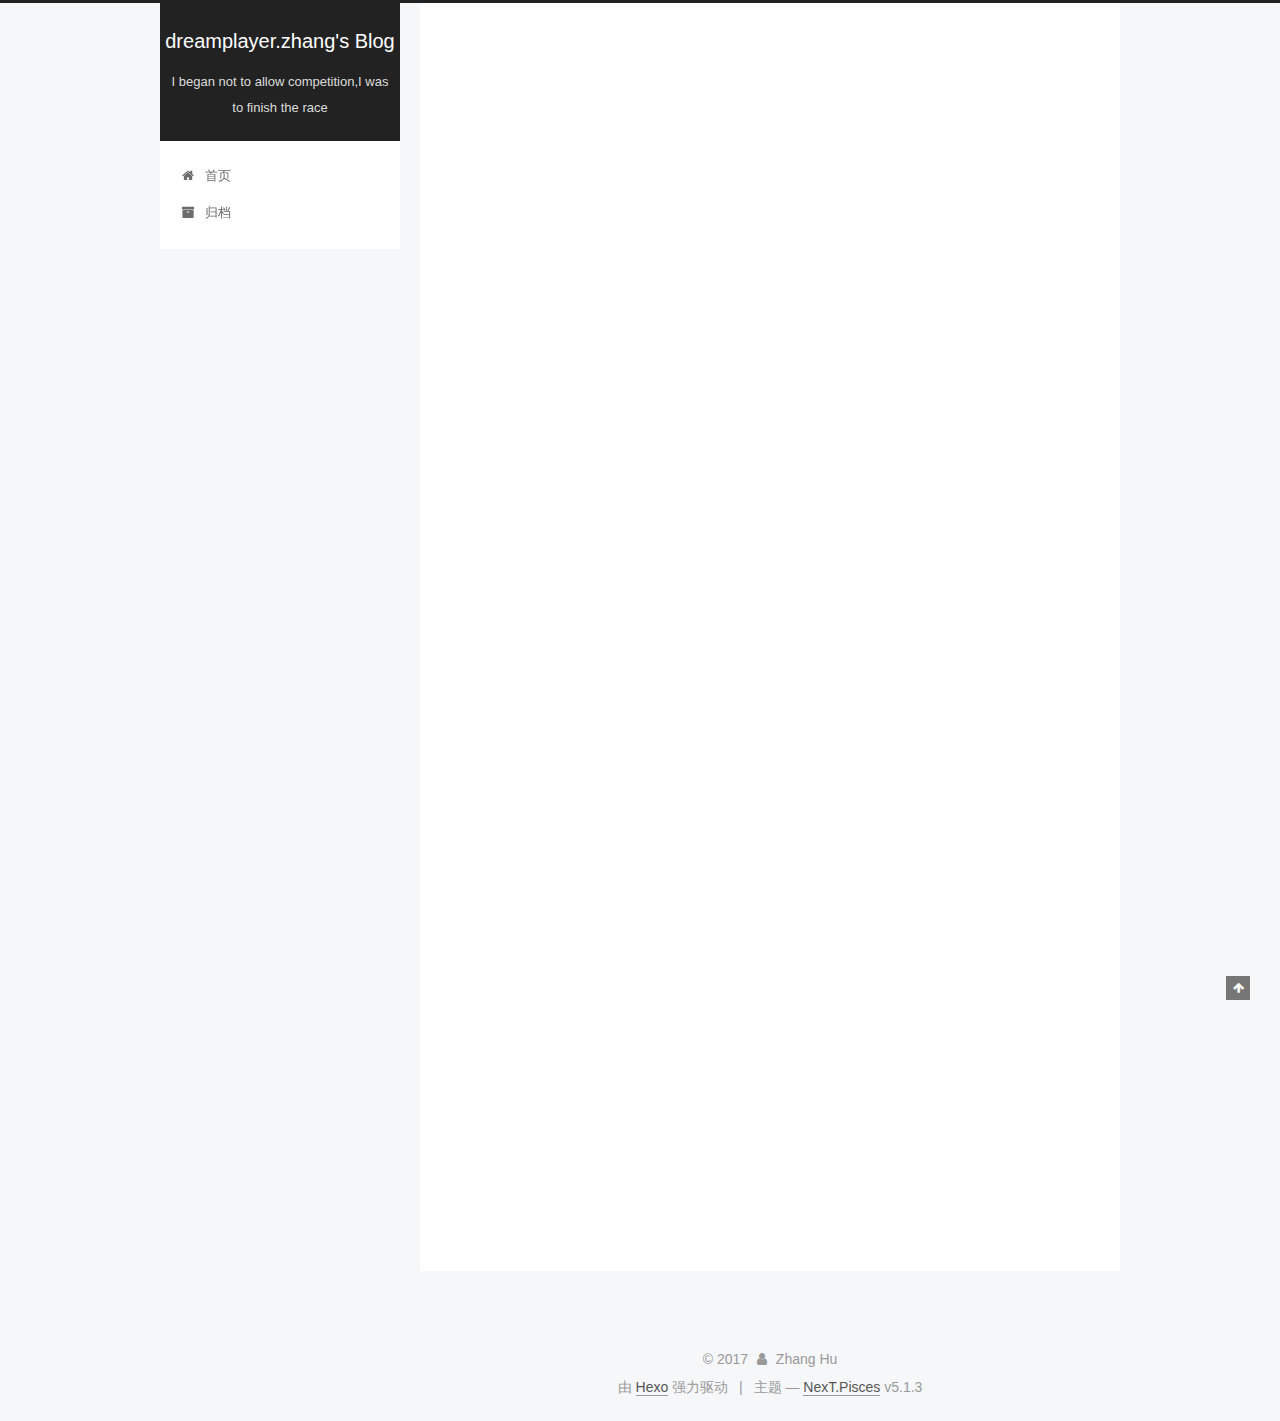
==== commit fc6a6bf2: "Site updated: 2017-11-21 13:18:40" ====
--- a/index.html
+++ b/index.html
@@ -5,7 +5,7 @@
   
 
 
-<html class="theme-next pisces use-motion" lang="">
+<html class="theme-next pisces use-motion" lang="zh-Hans">
 <head>
   <meta charset="UTF-8"/>
 <meta http-equiv="X-UA-Compatible" content="IE=edge" />
@@ -79,12 +79,16 @@
 
 
 
+<meta name="description" content="dreamplayer.zhang">
 <meta property="og:type" content="website">
-<meta property="og:title" content="Hexo">
+<meta property="og:title" content="dreamplayer.zhang&#39;s Blog">
 <meta property="og:url" content="http://yoursite.com/index.html">
-<meta property="og:site_name" content="Hexo">
+<meta property="og:site_name" content="dreamplayer.zhang&#39;s Blog">
+<meta property="og:description" content="dreamplayer.zhang">
+<meta property="og:locale" content="zh-Hans">
 <meta name="twitter:card" content="summary">
-<meta name="twitter:title" content="Hexo">
+<meta name="twitter:title" content="dreamplayer.zhang&#39;s Blog">
+<meta name="twitter:description" content="dreamplayer.zhang">
 
 
 
@@ -100,7 +104,7 @@
     motion: {"enable":true,"async":false,"transition":{"post_block":"fadeIn","post_header":"slideDownIn","post_body":"slideDownIn","coll_header":"slideLeftIn","sidebar":"slideUpIn"}},
     duoshuo: {
       userId: '0',
-      author: 'Author'
+      author: '博主'
     },
     algolia: {
       applicationID: '',
@@ -120,7 +124,7 @@
 
 
 
-  <title>Hexo</title>
+  <title>dreamplayer.zhang's Blog</title>
   
 
 
@@ -132,7 +136,7 @@
 
 </head>
 
-<body itemscope itemtype="http://schema.org/WebPage" lang="">
+<body itemscope itemtype="http://schema.org/WebPage" lang="zh-Hans">
 
   
   
@@ -151,12 +155,12 @@
     <div class="custom-logo-site-title">
       <a href="/"  class="brand" rel="start">
         <span class="logo-line-before"><i></i></span>
-        <span class="site-title">Hexo</span>
+        <span class="site-title">dreamplayer.zhang's Blog</span>
         <span class="logo-line-after"><i></i></span>
       </a>
     </div>
       
-        <p class="site-subtitle"></p>
+        <p class="site-subtitle">I began not to allow competition,I was to finish the race</p>
       
   </div>
 
@@ -181,7 +185,7 @@
             
               <i class="menu-item-icon fa fa-fw fa-home"></i> <br />
             
-            Home
+            首页
           </a>
         </li>
       
@@ -191,7 +195,7 @@
             
               <i class="menu-item-icon fa fa-fw fa-archive"></i> <br />
             
-            Archives
+            归档
           </a>
         </li>
       
@@ -231,13 +235,13 @@
     <link itemprop="mainEntityOfPage" href="http://yoursite.com/2017/11/21/test/">
 
     <span hidden itemprop="author" itemscope itemtype="http://schema.org/Person">
-      <meta itemprop="name" content="John Doe">
+      <meta itemprop="name" content="Zhang Hu">
       <meta itemprop="description" content="">
       <meta itemprop="image" content="/images/avatar.gif">
     </span>
 
     <span hidden itemprop="publisher" itemscope itemtype="http://schema.org/Organization">
-      <meta itemprop="name" content="Hexo">
+      <meta itemprop="name" content="dreamplayer.zhang's Blog">
     </span>
 
     
@@ -257,9 +261,9 @@
                 <i class="fa fa-calendar-o"></i>
               </span>
               
-                <span class="post-meta-item-text">Posted on</span>
+                <span class="post-meta-item-text">发表于</span>
               
-              <time title="Post created" itemprop="dateCreated datePublished" datetime="2017-11-21T11:44:21+08:00">
+              <time title="创建于" itemprop="dateCreated datePublished" datetime="2017-11-21T11:44:21+08:00">
                 2017-11-21
               </time>
             
@@ -350,13 +354,13 @@
     <link itemprop="mainEntityOfPage" href="http://yoursite.com/2017/11/21/hello-world/">
 
     <span hidden itemprop="author" itemscope itemtype="http://schema.org/Person">
-      <meta itemprop="name" content="John Doe">
+      <meta itemprop="name" content="Zhang Hu">
       <meta itemprop="description" content="">
       <meta itemprop="image" content="/images/avatar.gif">
     </span>
 
     <span hidden itemprop="publisher" itemscope itemtype="http://schema.org/Organization">
-      <meta itemprop="name" content="Hexo">
+      <meta itemprop="name" content="dreamplayer.zhang's Blog">
     </span>
 
     
@@ -376,9 +380,9 @@
                 <i class="fa fa-calendar-o"></i>
               </span>
               
-                <span class="post-meta-item-text">Posted on</span>
+                <span class="post-meta-item-text">发表于</span>
               
-              <time title="Post created" itemprop="dateCreated datePublished" datetime="2017-11-21T11:18:38+08:00">
+              <time title="创建于" itemprop="dateCreated datePublished" datetime="2017-11-21T11:18:38+08:00">
                 2017-11-21
               </time>
             
@@ -497,8 +501,8 @@
         <div class="site-overview">
           <div class="site-author motion-element" itemprop="author" itemscope itemtype="http://schema.org/Person">
             
-              <p class="site-author-name" itemprop="name">John Doe</p>
-              <p class="site-description motion-element" itemprop="description"></p>
+              <p class="site-author-name" itemprop="name">Zhang Hu</p>
+              <p class="site-description motion-element" itemprop="description">dreamplayer.zhang</p>
           </div>
 
           <nav class="site-state motion-element">
@@ -509,7 +513,7 @@
                 <a href="/archives/">
               
                   <span class="site-state-item-count">2</span>
-                  <span class="site-state-item-name">posts</span>
+                  <span class="site-state-item-name">日志</span>
                 </a>
               </div>
             
@@ -531,6 +535,10 @@
 
           
           
+<br>
+
+<iframe frameborder="no" border="0" marginwidth="0" marginheight="0" width=330 height=86 
+src="//music.163.com/outchain/player?type=2&id=434902410&auto=1&height=66"></iframe>
 
           
 
@@ -555,13 +563,13 @@
   <span class="with-love">
     <i class="fa fa-user"></i>
   </span>
-  <span class="author" itemprop="copyrightHolder">John Doe</span>
+  <span class="author" itemprop="copyrightHolder">Zhang Hu</span>
 
   
 </div>
 
 
-  <div class="powered-by">Powered by <a class="theme-link" target="_blank" href="https://hexo.io">Hexo</a></div>
+  <div class="powered-by">由 <a class="theme-link" target="_blank" href="https://hexo.io">Hexo</a> 强力驱动</div>
 
 
 
@@ -569,7 +577,7 @@
 
 
 
-  <div class="theme-info">Theme &mdash; <a class="theme-link" target="_blank" href="https://github.com/iissnan/hexo-theme-next">NexT.Pisces</a> v5.1.3</div>
+  <div class="theme-info">主题 &mdash; <a class="theme-link" target="_blank" href="https://github.com/iissnan/hexo-theme-next">NexT.Pisces</a> v5.1.3</div>
 
 
 
--- a/css/main.css
+++ b/css/main.css
@@ -1823,7 +1823,7 @@
   width: 4px;
   height: 4px;
   border-radius: 50%;
-  background: #d56eff;
+  background: #2de924;
 }
 .links-of-blogroll {
   font-size: 13px;
